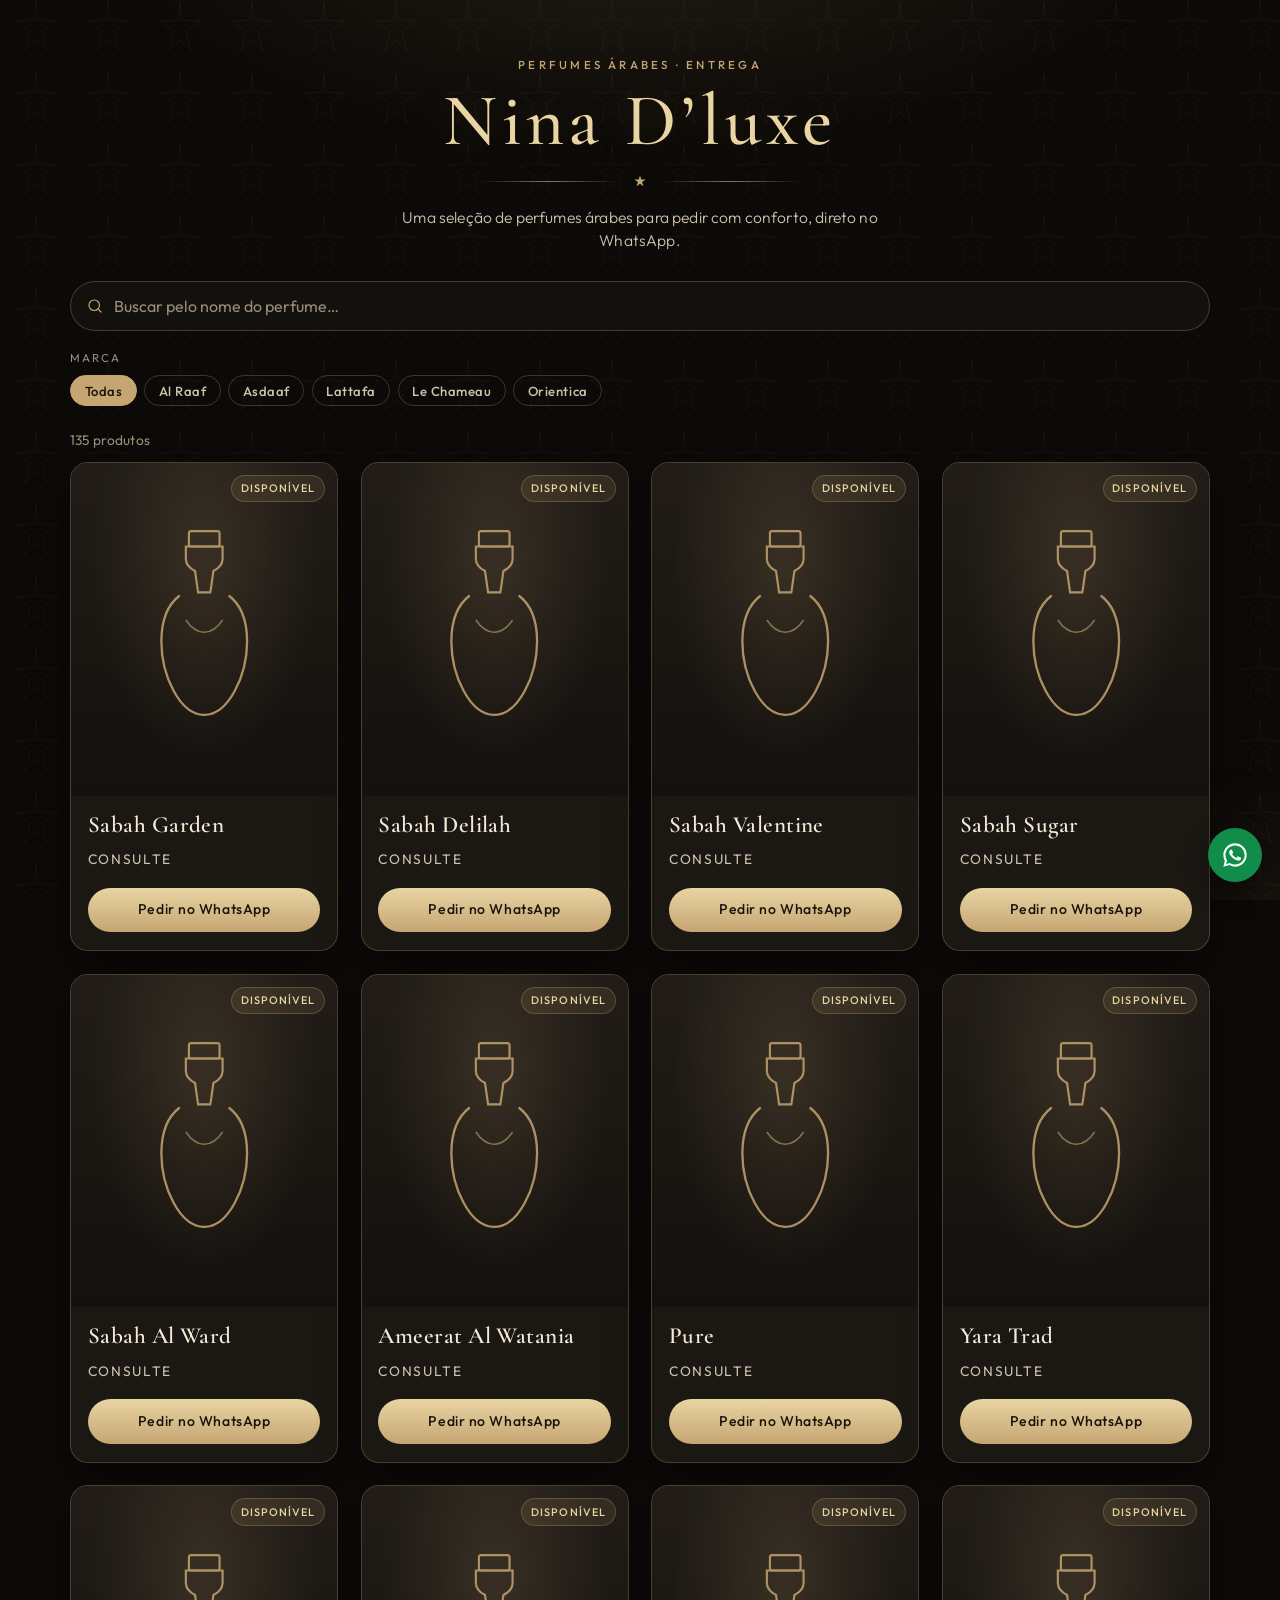
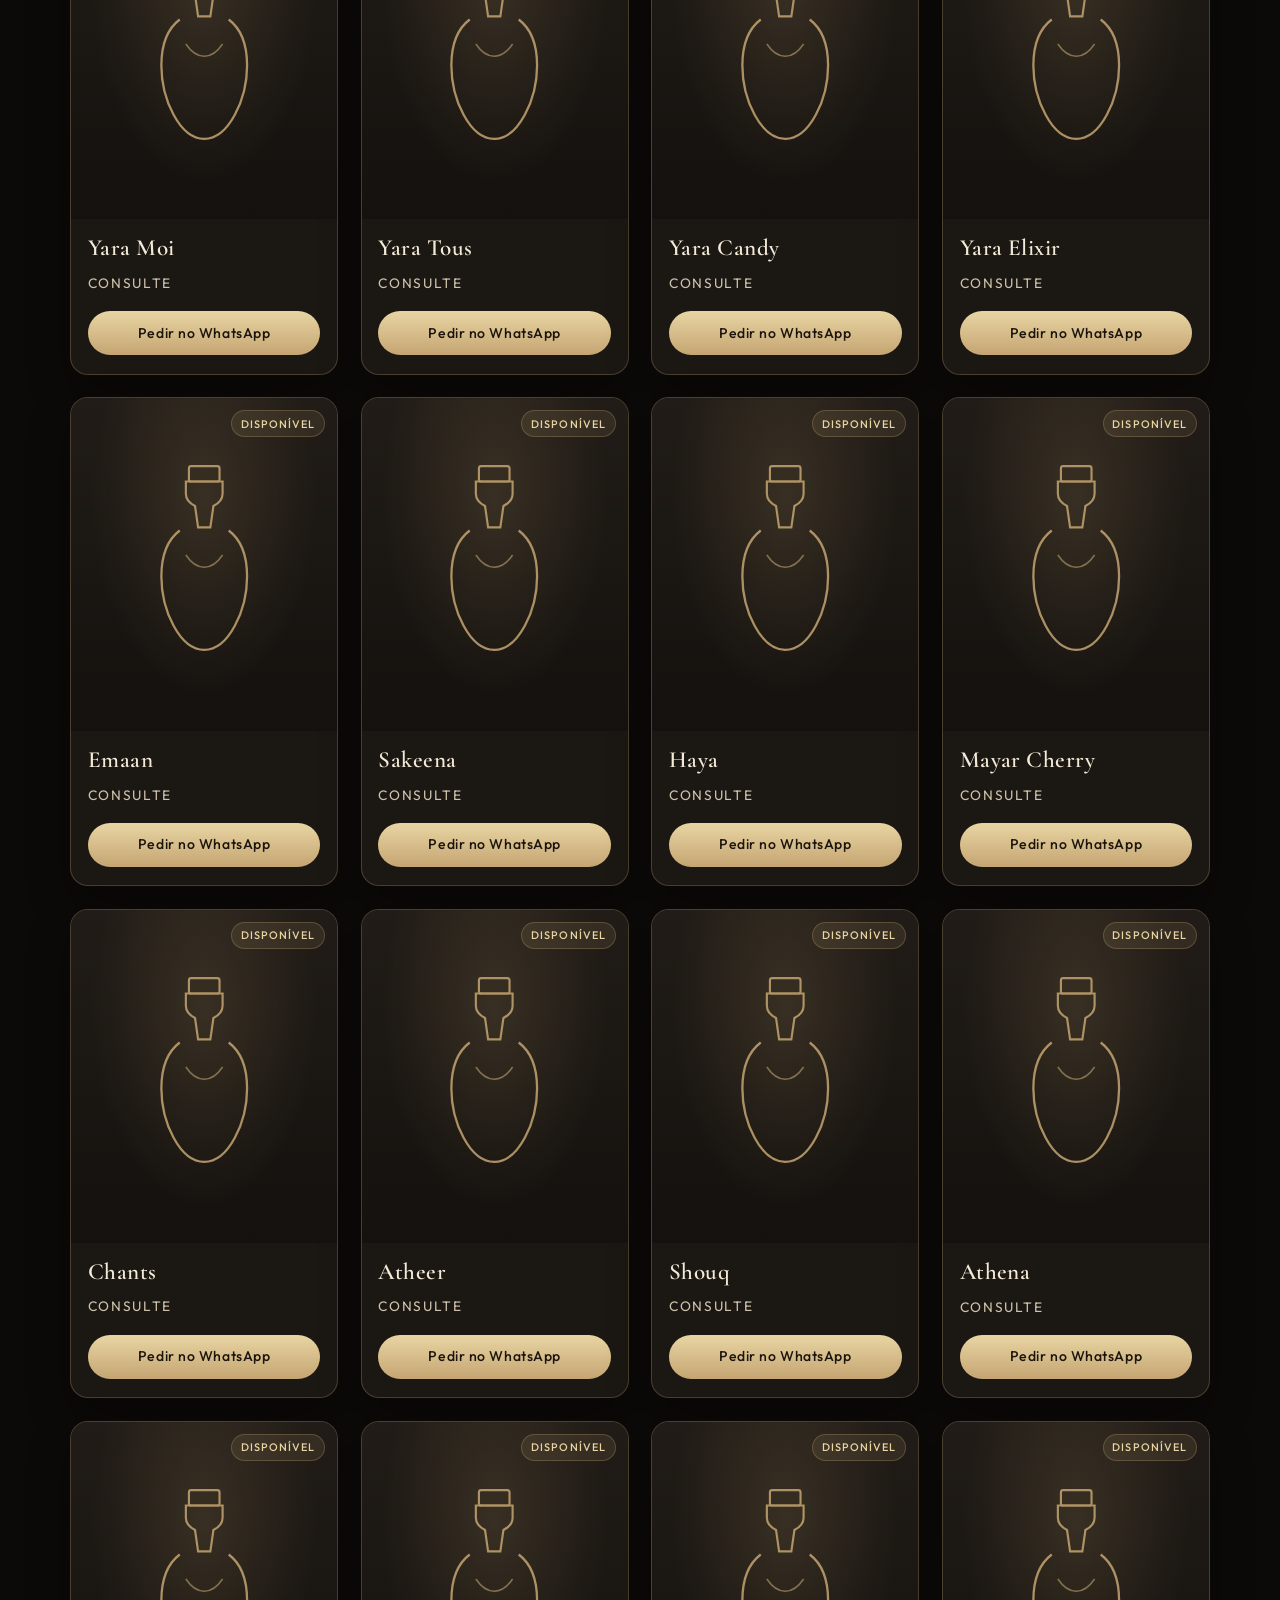
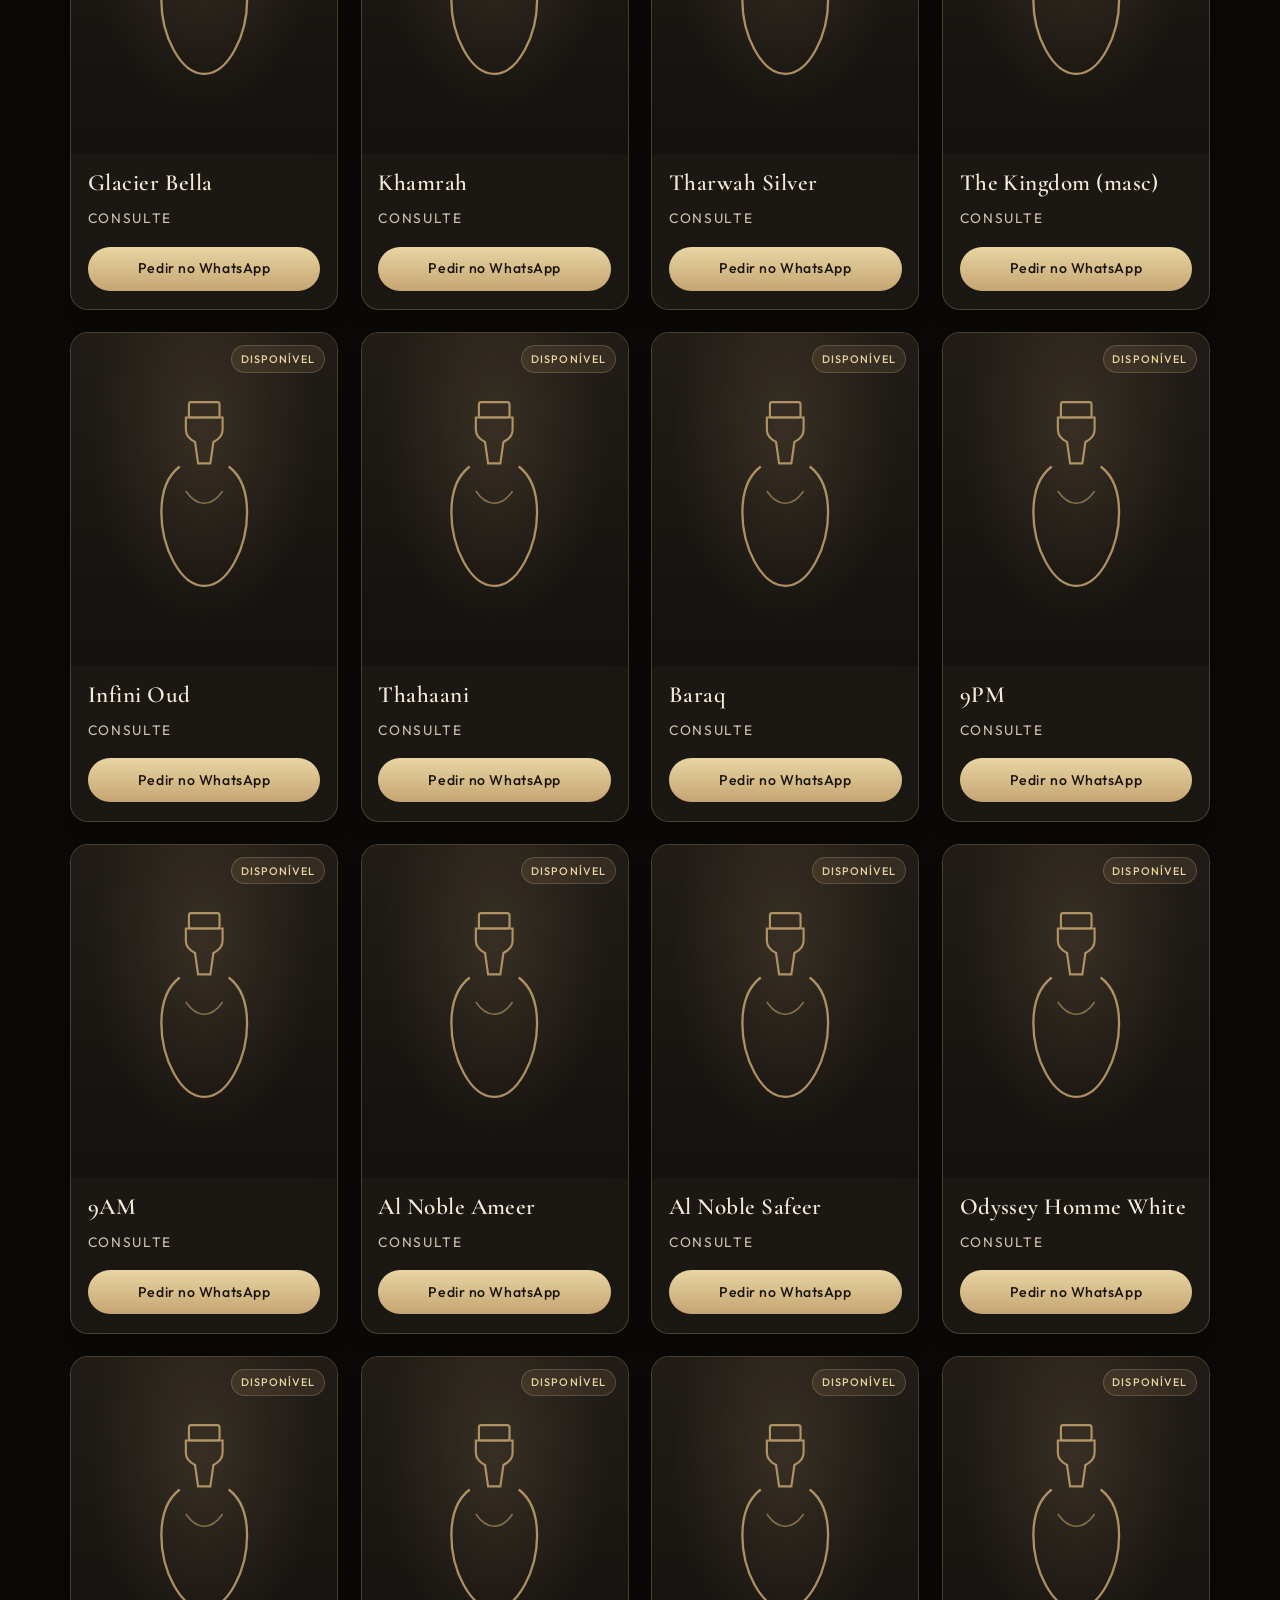
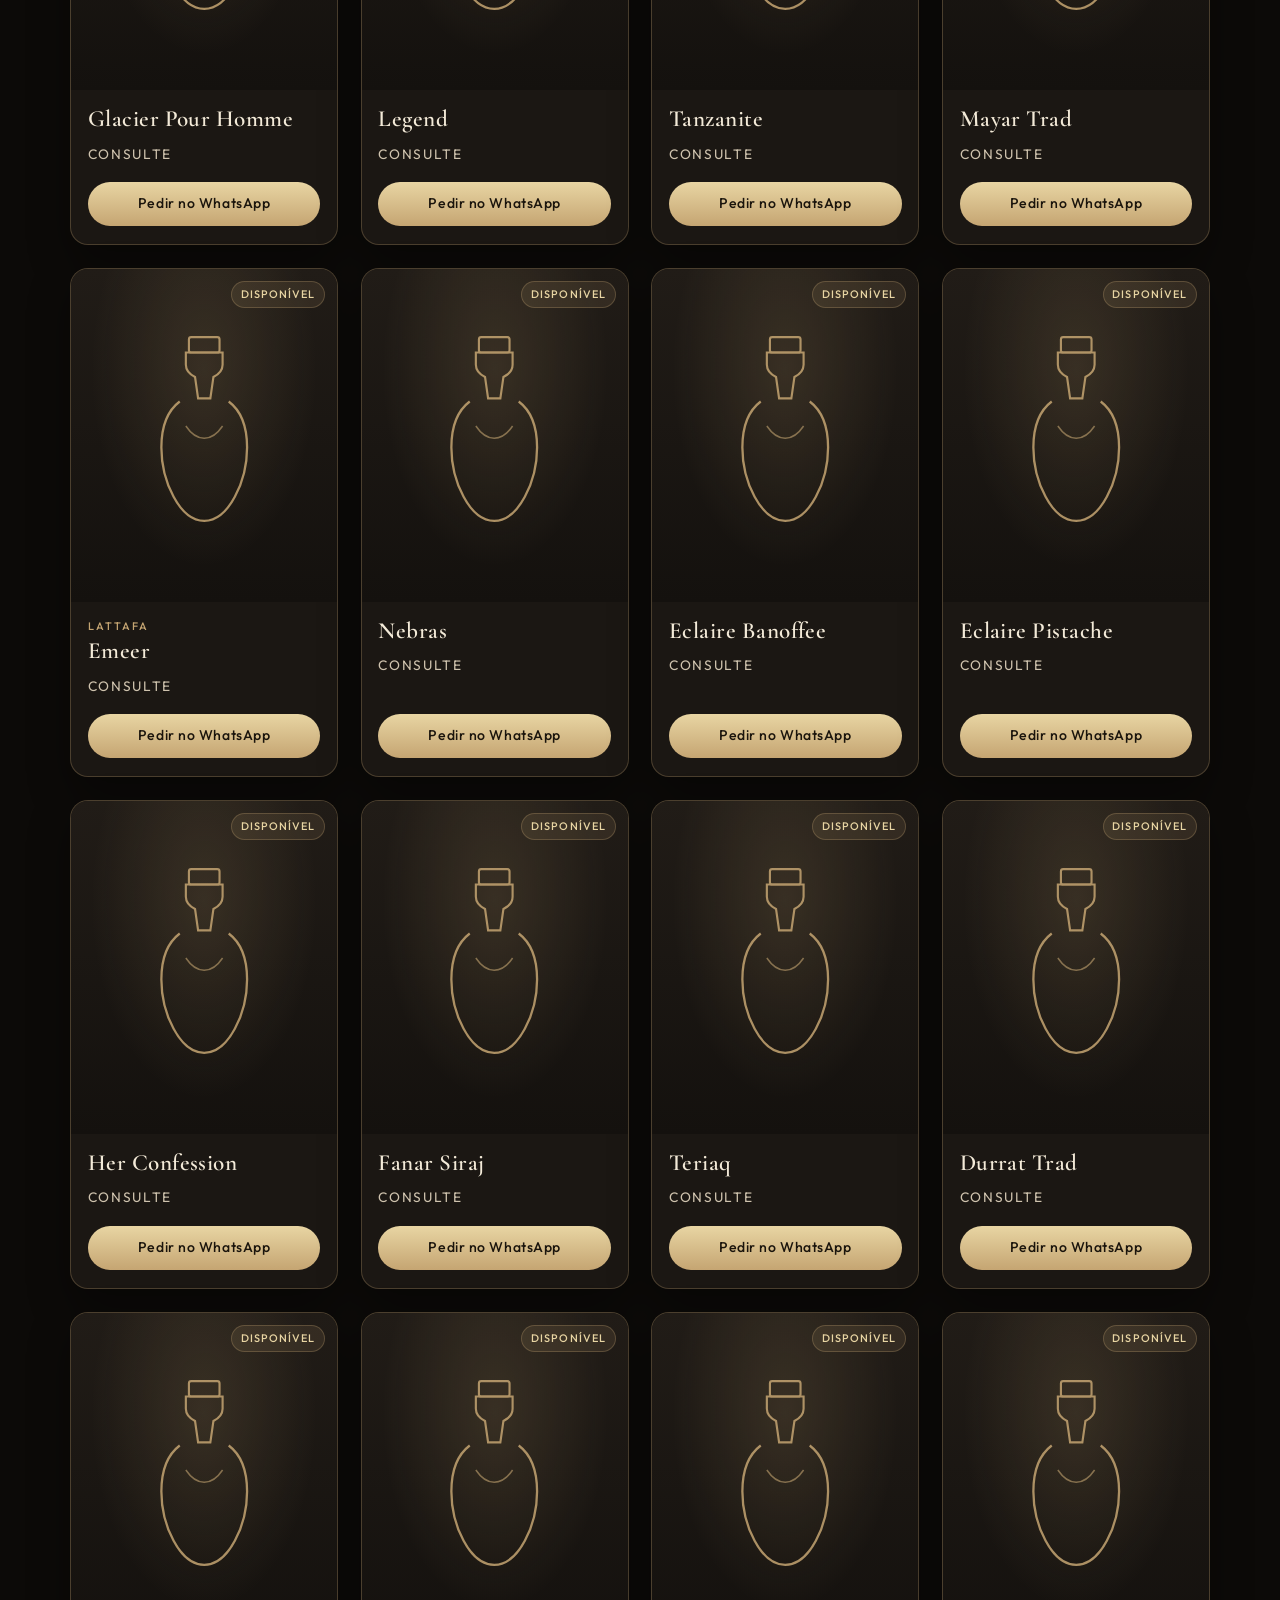
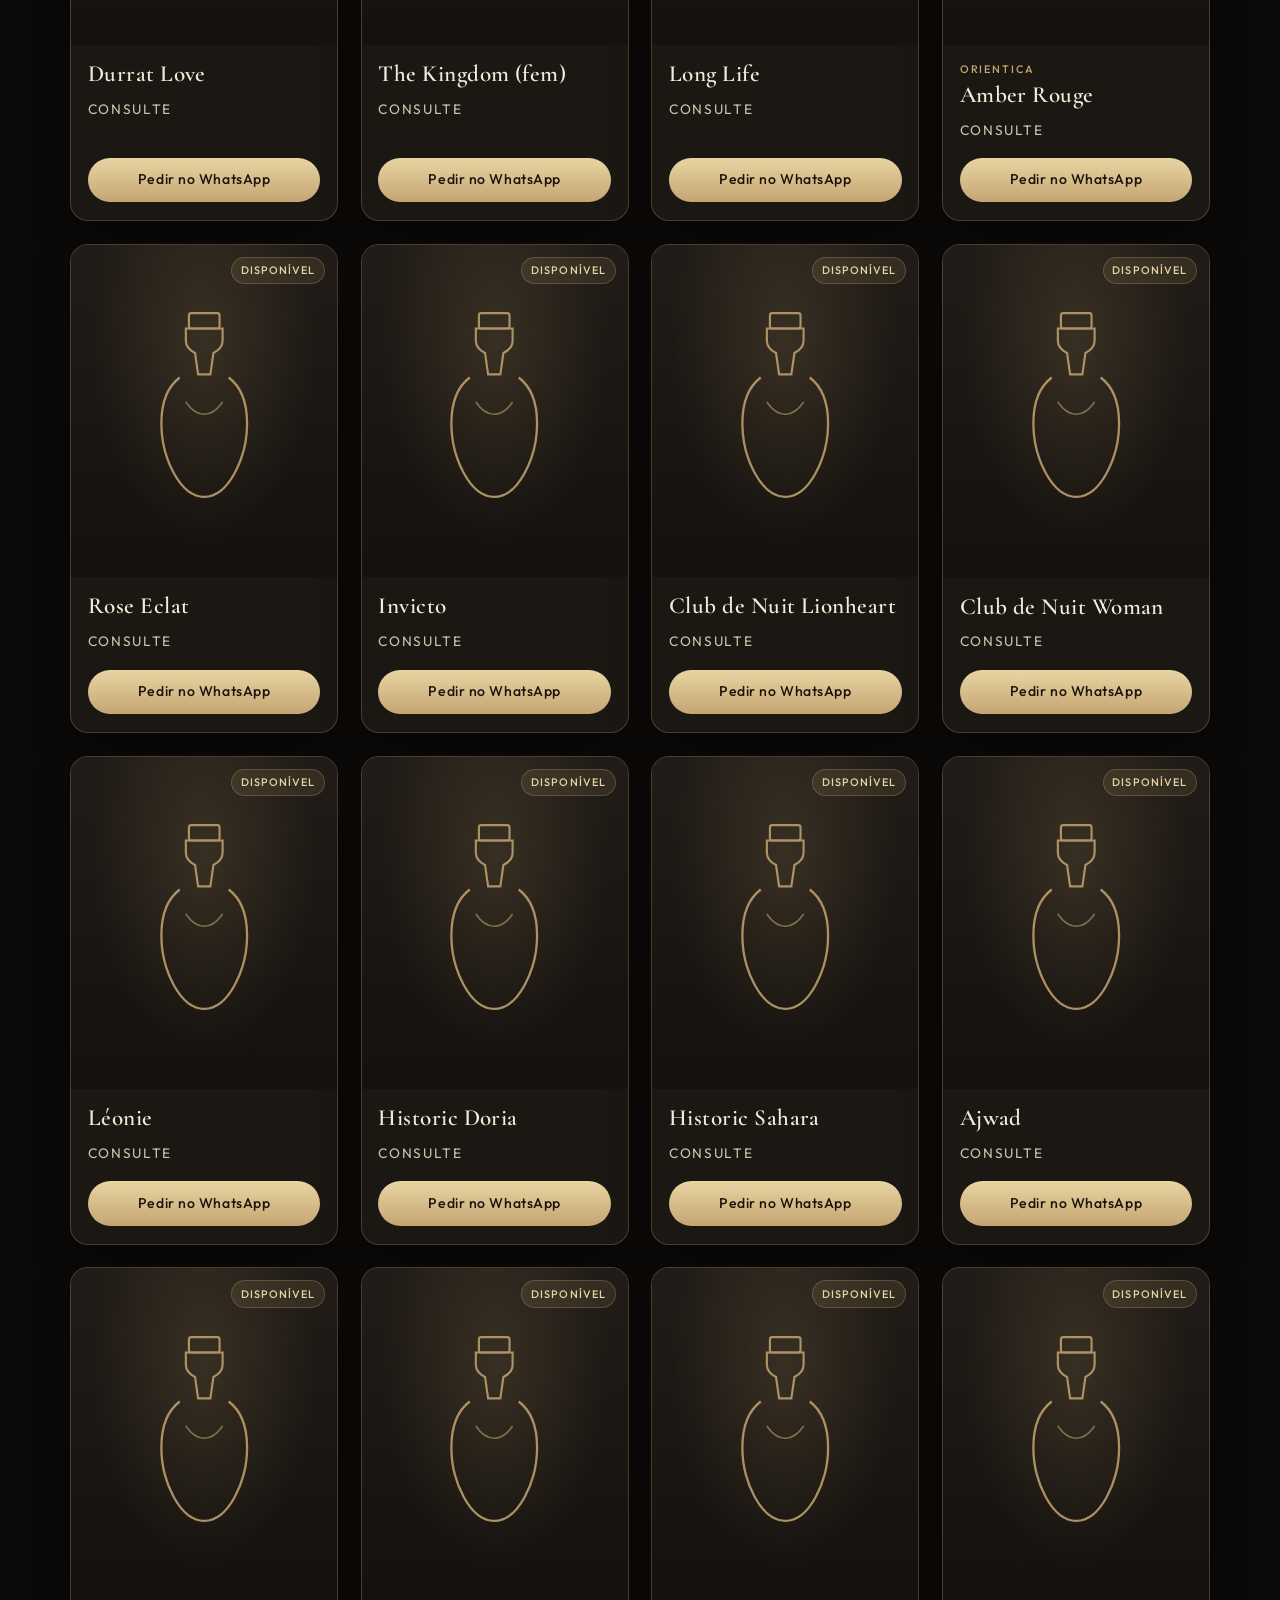
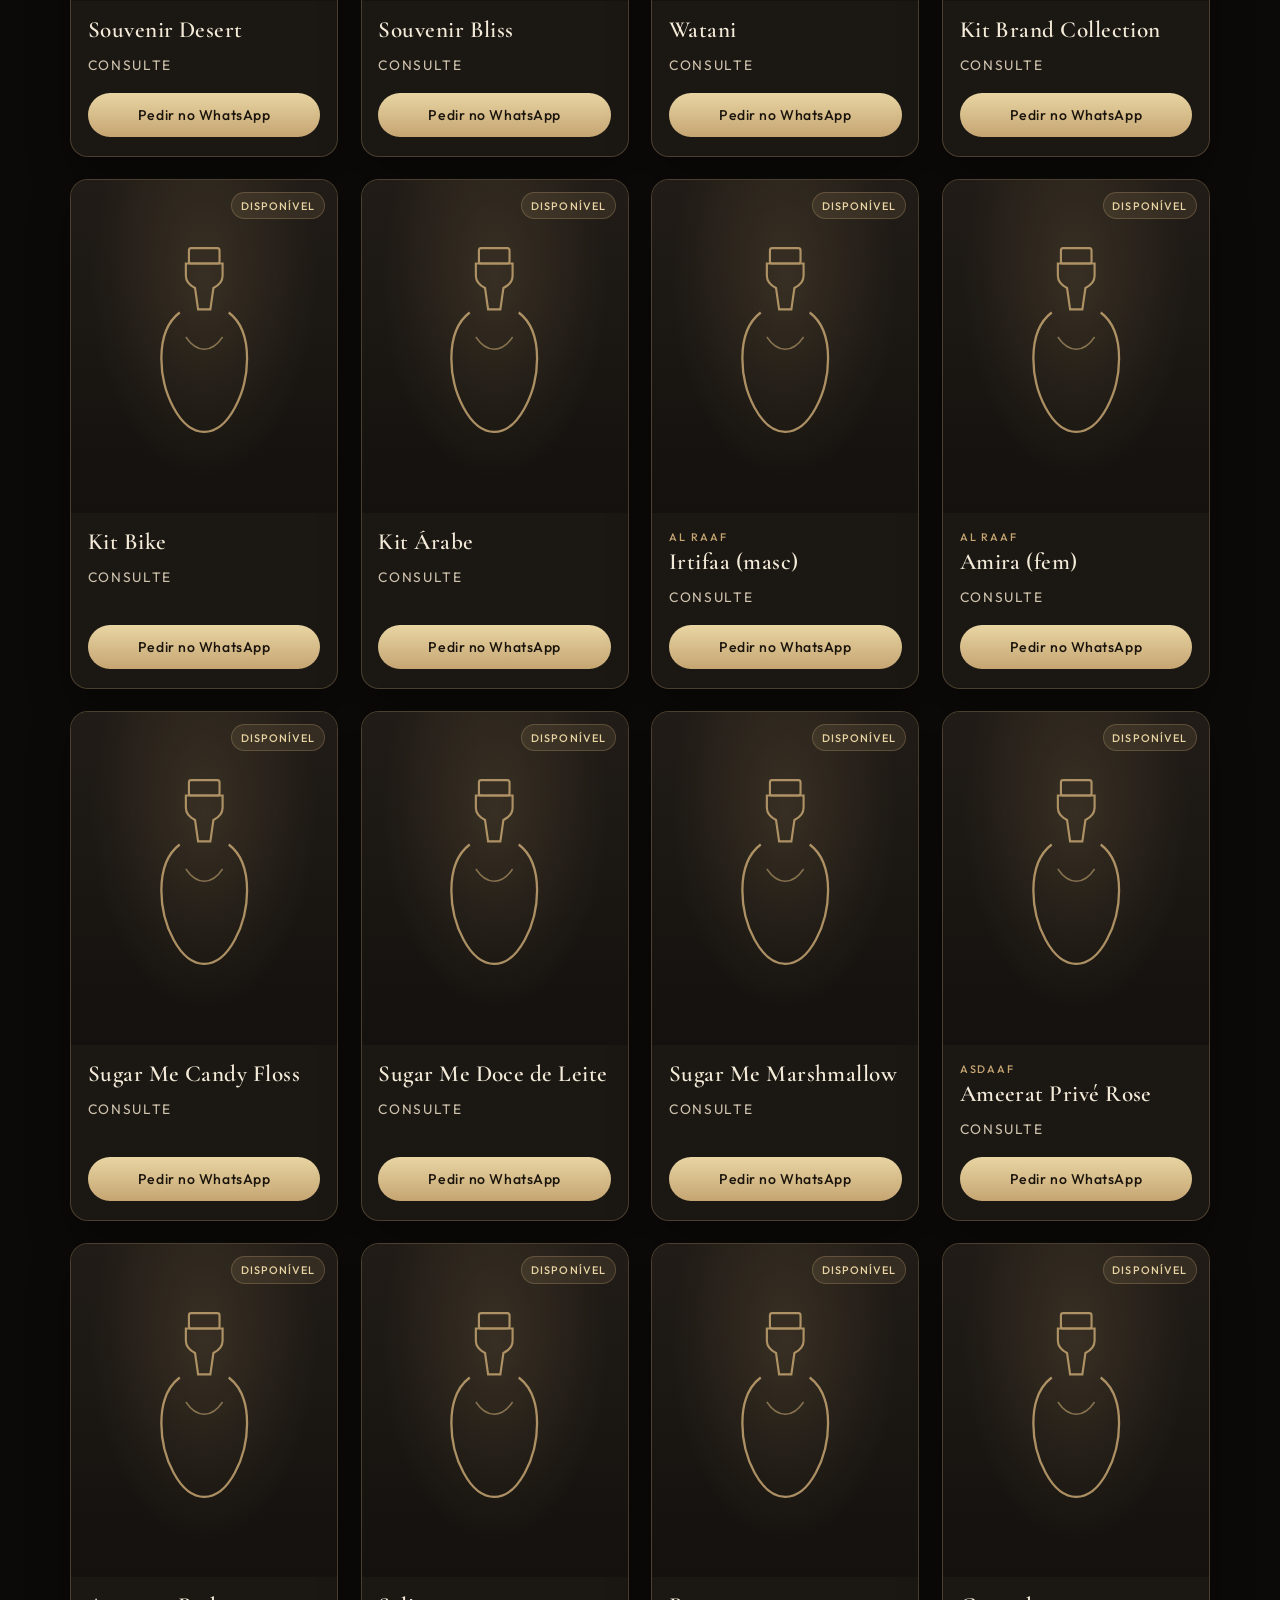
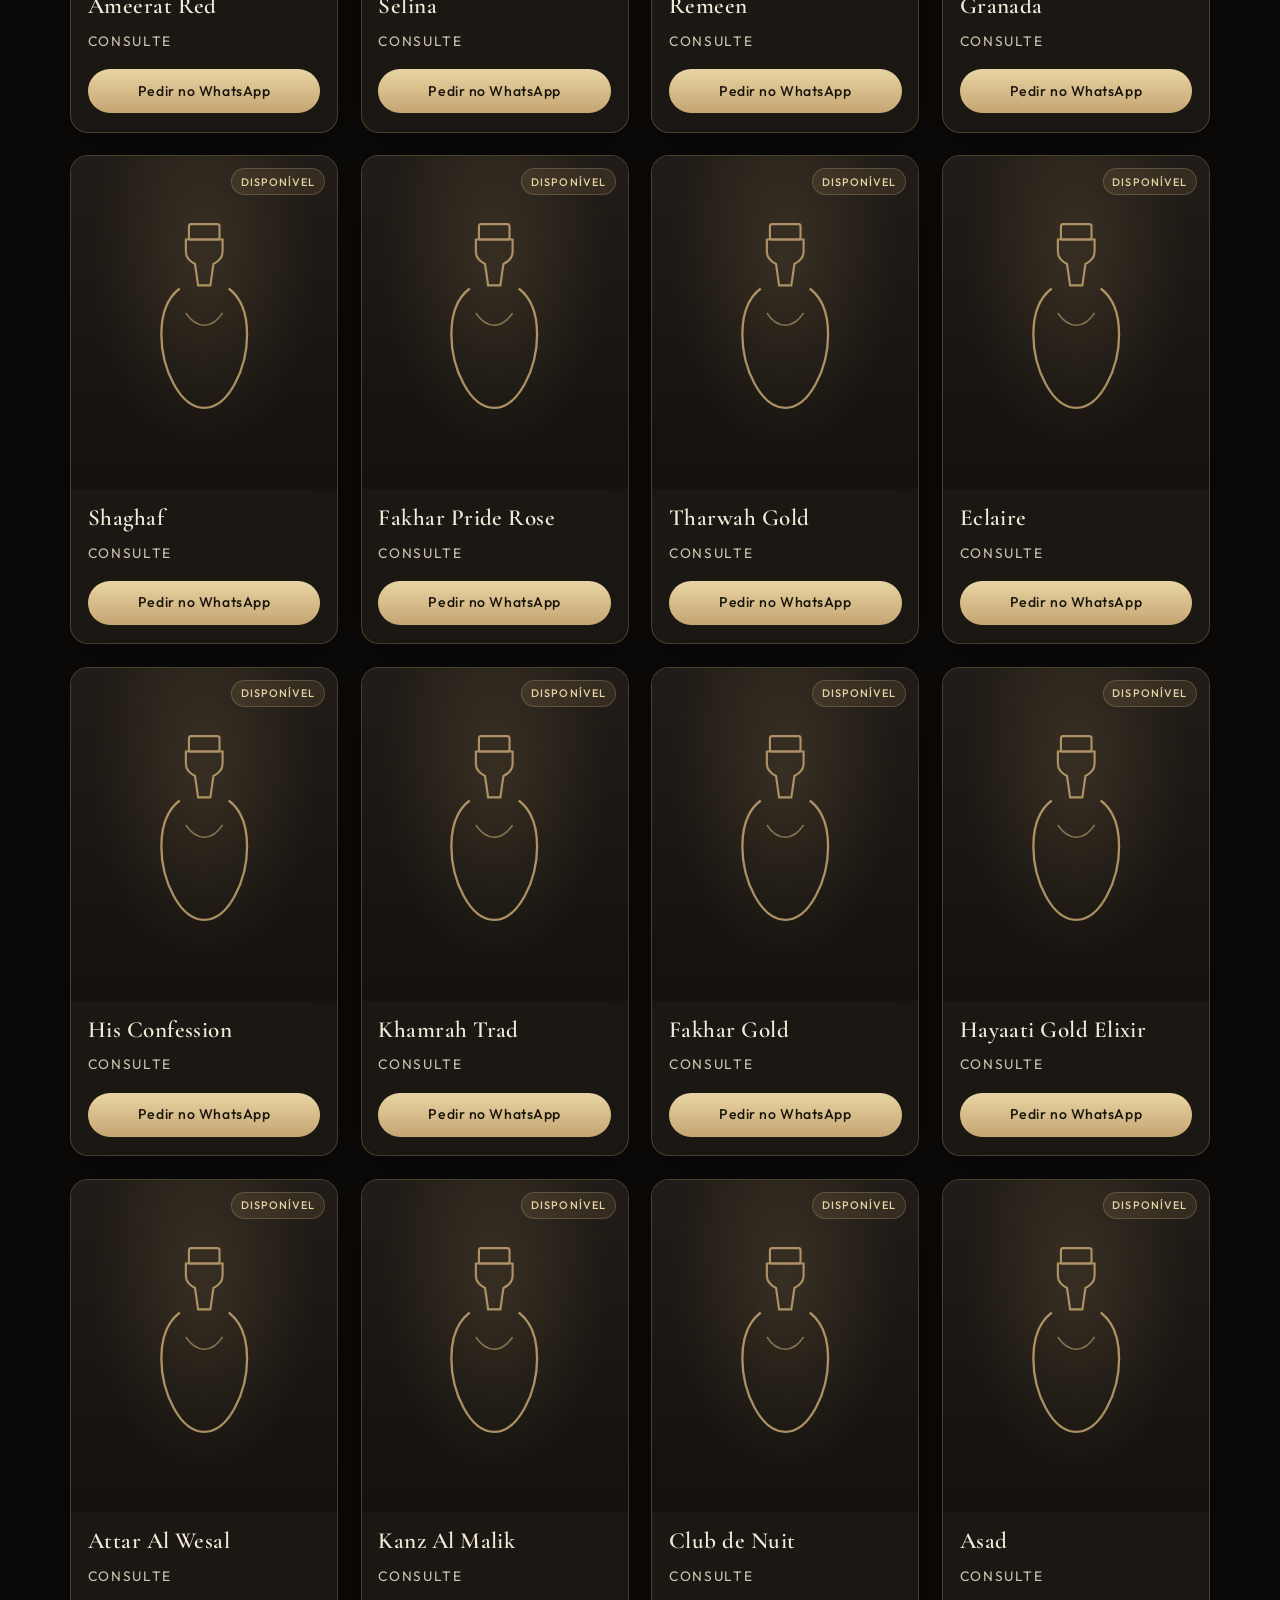
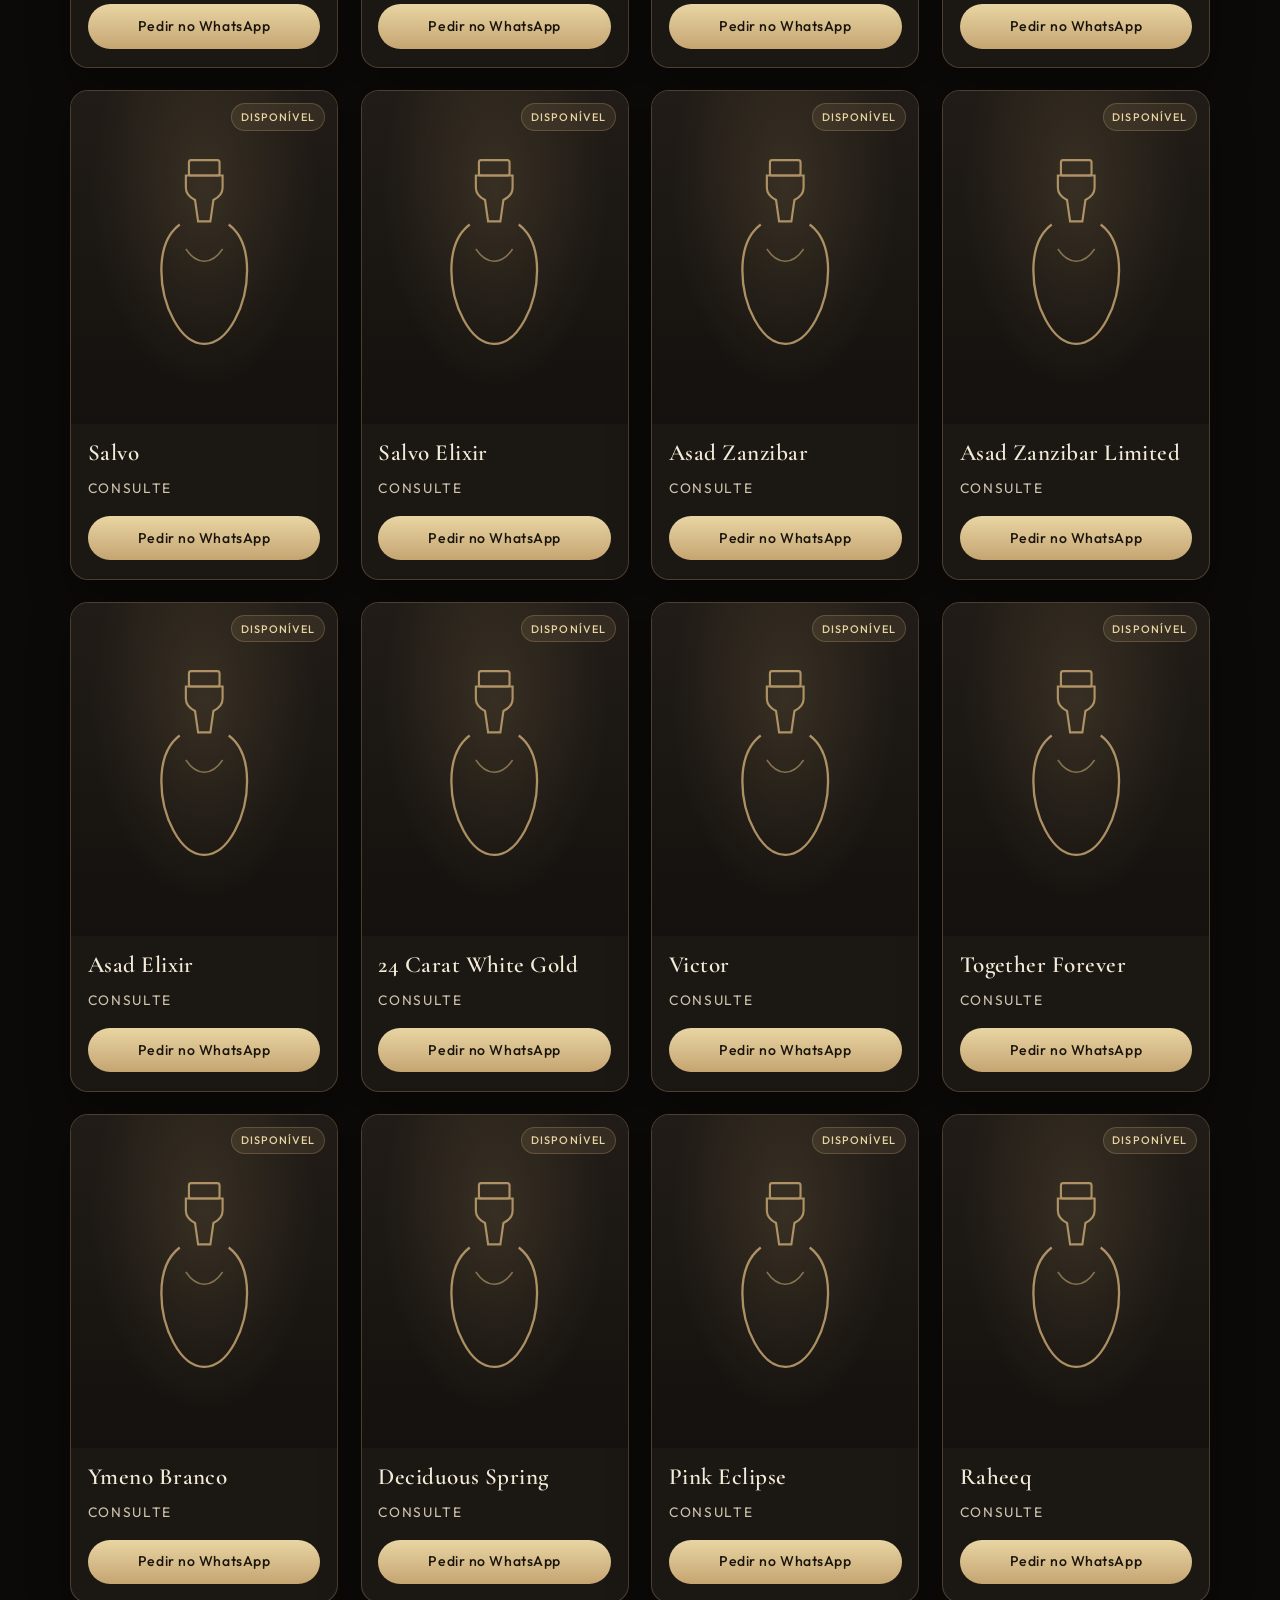
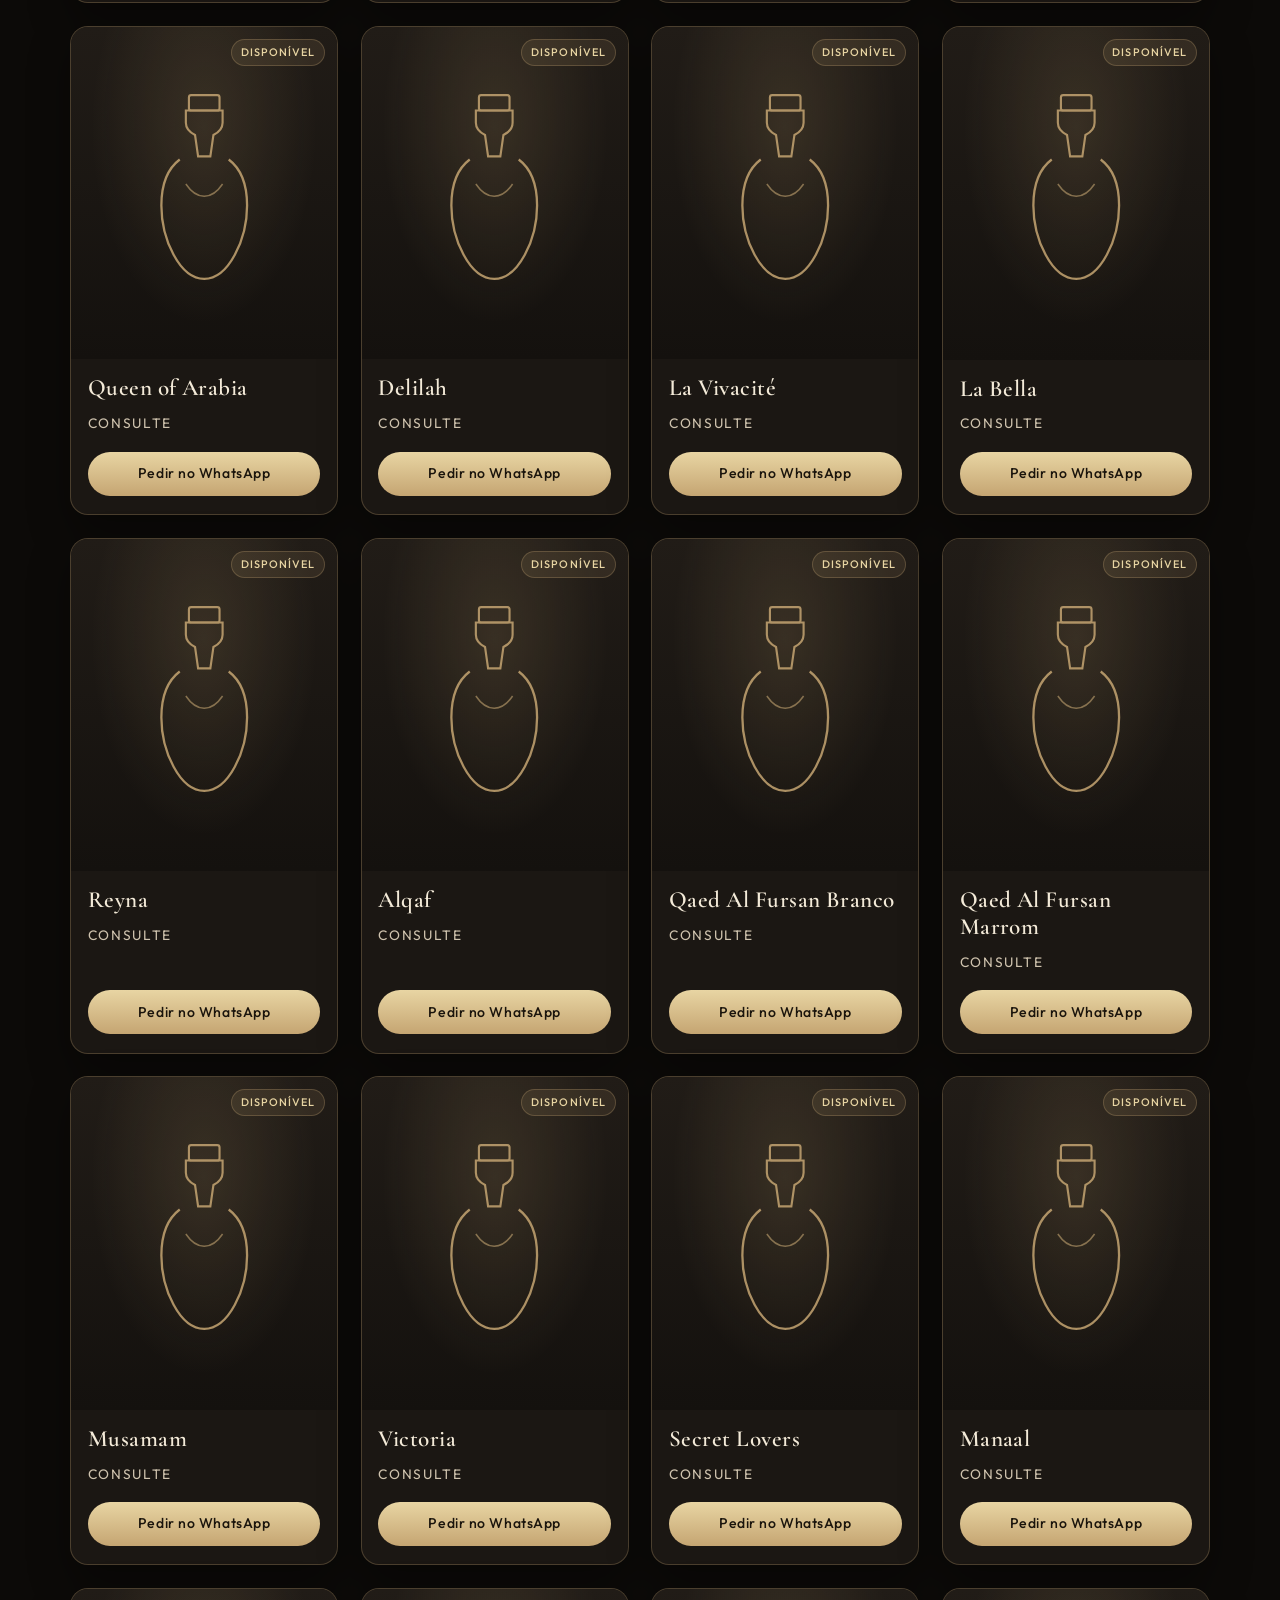
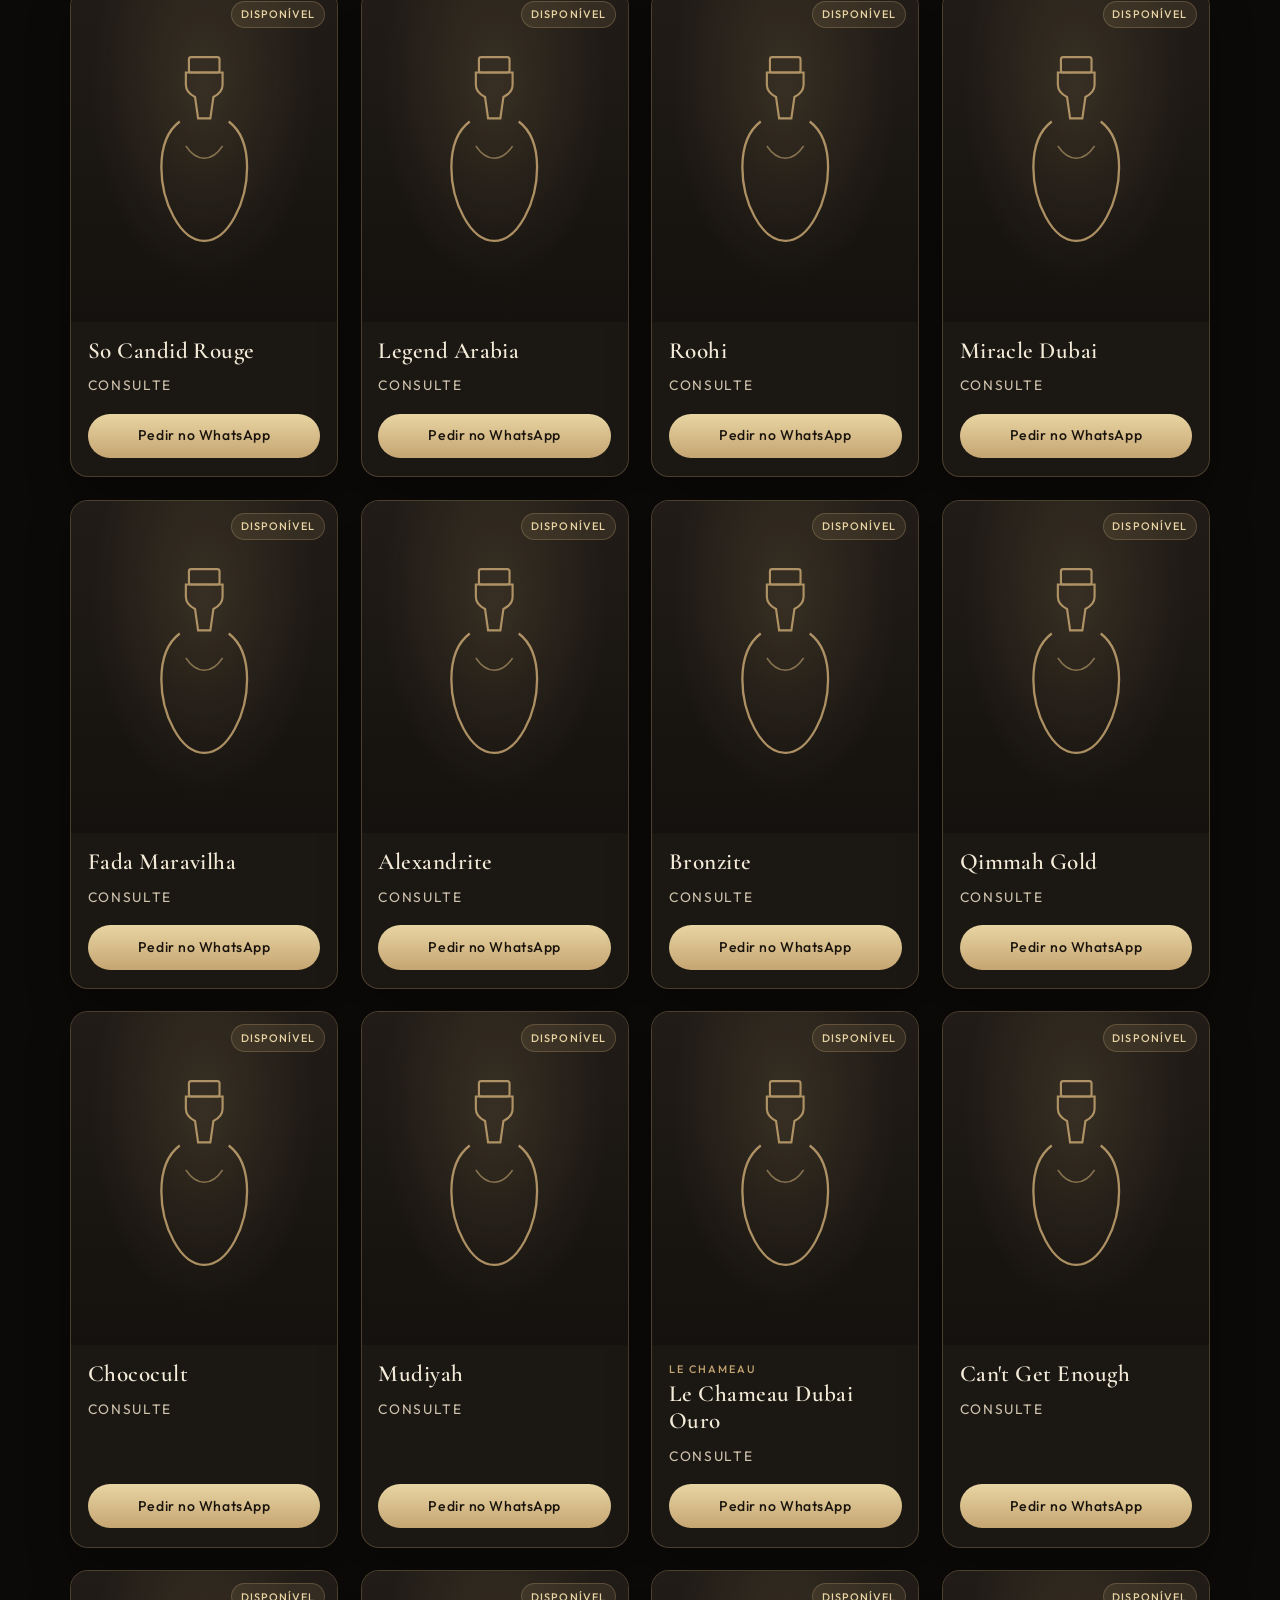
==== index.html @ 539e4547 "Publica a vitrine de perfumes da Nina D'luxe. Site estático com busca, filtro por marca, selo de dis" ====
<!DOCTYPE html>
<html lang="pt-BR">
  <head>
    <meta charset="UTF-8" />
    <meta name="viewport" content="width=device-width, initial-scale=1" />
    <meta name="theme-color" content="#0c0a08" />
    <title>Nina D’luxe — Perfumes árabes</title>
    <meta
      name="description"
      content="Nina D’luxe: perfumes árabes com entrega. Consulte disponibilidade e faça seu pedido pelo WhatsApp."
    />
    <meta property="og:title" content="Nina D’luxe — Perfumes árabes" />
    <meta
      property="og:description"
      content="Perfumes árabes com entrega. Consulte e peça pelo WhatsApp."
    />
    <meta property="og:type" content="website" />
    <meta property="og:locale" content="pt_BR" />
    <link rel="icon" href="favicon.svg" type="image/svg+xml" />
    <link rel="preconnect" href="https://fonts.googleapis.com" />
    <link rel="preconnect" href="https://fonts.gstatic.com" crossorigin />
    <link
      href="https://fonts.googleapis.com/css2?family=Cormorant+Garamond:ital,wght@0,400;0,500;0,600;0,700;1,400;1,500&family=Outfit:wght@300;400;500;600&display=swap"
      rel="stylesheet"
    />
    <link rel="stylesheet" href="estilo.css" />
  </head>
  <body>
    <div class="bg-ornament" aria-hidden="true"></div>

    <header class="cabecalho">
      <p class="cabecalho__selo">Perfumes árabes · Entrega</p>
      <h1 class="cabecalho__marca">Nina D’luxe</h1>
      <div class="cabecalho__ornato" aria-hidden="true">
        <span></span>
        <svg viewBox="0 0 24 24" width="14" height="14" fill="none">
          <path
            d="M12 2.5 L14.2 9.5 H21.5 L15.6 13.8 L17.8 20.8 L12 16.5 L6.2 20.8 L8.4 13.8 L2.5 9.5 H9.8 Z"
            fill="#c5a572"
          />
        </svg>
        <span></span>
      </div>
      <p class="cabecalho__subtitulo">
        Uma seleção de perfumes árabes para pedir com conforto, direto no WhatsApp.
      </p>
    </header>

    <main>
      <section class="controles" aria-label="Busca e filtros">
        <label class="busca">
          <span class="visually-hidden">Pesquisar pelo nome do produto</span>
          <svg class="busca__icone" viewBox="0 0 24 24" width="18" height="18" aria-hidden="true">
            <circle cx="11" cy="11" r="7" fill="none" stroke="currentColor" stroke-width="1.6" />
            <path d="M20 20 L16.2 16.2" stroke="currentColor" stroke-width="1.6" stroke-linecap="round" />
          </svg>
          <input
            id="busca"
            type="search"
            placeholder="Buscar pelo nome do perfume…"
            autocomplete="off"
            spellcheck="false"
          />
        </label>
        <div class="filtros" id="filtros-marcas" hidden>
          <p class="filtros__rotulo">Marca</p>
          <div class="filtros__lista" id="lista-marcas" role="tablist" aria-label="Filtrar por marca"></div>
        </div>
      </section>

      <p class="resultado" id="resultado" aria-live="polite"></p>

      <section class="grade" id="grade" aria-label="Produtos"></section>

      <p class="vazio" id="vazio" hidden>
        Nenhum perfume encontrado com essa busca. Tente outro nome ou fale conosco no WhatsApp.
      </p>
    </main>

    <footer class="rodape">
      <p class="rodape__marca">Nina D’luxe</p>
      <p class="rodape__texto">
        Perfumes árabes com <strong>entrega</strong>. Dúvidas ou pedidos? Chame no WhatsApp.
      </p>
      <a class="rodape__whatsapp" id="rodape-whatsapp" target="_blank" rel="noopener noreferrer">
        Falar no WhatsApp
      </a>
    </footer>

    <a
      class="whatsapp-flutuante"
      id="whatsapp-flutuante"
      target="_blank"
      rel="noopener noreferrer"
      aria-label="Falar no WhatsApp"
    >
      <svg viewBox="0 0 24 24" width="28" height="28" aria-hidden="true">
        <path
          fill="currentColor"
          d="M19.05 4.91A9.82 9.82 0 0 0 12.04 2C6.5 2 2.02 6.48 2.02 12c0 1.77.46 3.45 1.28 4.91L2 22l5.25-1.38A9.9 9.9 0 0 0 12.04 22c5.52 0 10.02-4.48 10.02-10 0-2.65-1.05-5.15-2.99-7.09ZM12.04 20.15a8.2 8.2 0 0 1-4.18-1.15l-.3-.18-3.12.82.83-3.04-.2-.31a8.18 8.18 0 0 1-1.26-4.29c0-4.54 3.7-8.23 8.23-8.23 2.2 0 4.26.86 5.82 2.42a8.18 8.18 0 0 1 2.41 5.81c0 4.54-3.7 8.15-8.23 8.15Zm4.52-6.13c-.25-.12-1.47-.72-1.7-.81-.22-.08-.39-.12-.55.12-.16.25-.63.8-.77.97-.14.16-.28.18-.53.06-.25-.12-1.05-.39-2-1.23-.74-.66-1.23-1.47-1.38-1.72-.14-.25-.02-.38.11-.5.11-.11.25-.28.37-.42.12-.14.16-.25.25-.41.08-.16.04-.31-.02-.43-.06-.12-.55-1.33-.75-1.82-.2-.48-.4-.41-.55-.42h-.47c-.16 0-.43.06-.65.31-.22.25-.86.84-.86 2.05s.88 2.38 1 2.54c.12.16 1.77 2.7 4.29 3.79.6.26 1.07.41 1.44.53.6.19 1.15.16 1.58.1.48-.07 1.47-.6 1.67-1.18.21-.58.21-1.07.14-1.18-.06-.10-.22-.16-.47-.28Z"
        />
      </svg>
    </a>

    <noscript>
      <p class="noscript">
        Este site precisa do JavaScript ligado para mostrar os produtos. Você também pode nos chamar no WhatsApp.
      </p>
    </noscript>

    <script src="config.js"></script>
    <script src="app.js" defer></script>
  </body>
</html>
---- estilo.css ----
/* Nina D’luxe — vitrine pública
   Paleta escura com dourado, pensada para celular primeiro. */

:root {
  --bg: #0c0a08;
  --bg-elev: #161310;
  --bg-card: #1b1713;
  --linha: rgba(197, 165, 114, 0.28);
  --linha-forte: rgba(197, 165, 114, 0.55);
  --ouro: #c5a572;
  --ouro-claro: #e8d5a3;
  --ouro-escuro: #8a6d3b;
  --creme: #f3ead8;
  --creme-suave: #cfc3ae;
  --muted: #9a8d79;
  --esgotado: #8a7a72;
  --ok-bg: rgba(197, 165, 114, 0.12);
  --off-bg: rgba(138, 122, 114, 0.16);
  --sombra: 0 18px 40px rgba(0, 0, 0, 0.35);
  --raio: 18px;
  --fonte-display: "Cormorant Garamond", "Times New Roman", serif;
  --fonte-ui: "Outfit", system-ui, sans-serif;
  --max: 1180px;
}

*,
*::before,
*::after {
  box-sizing: border-box;
}

html {
  scroll-behavior: smooth;
}

body {
  margin: 0;
  min-height: 100vh;
  background: var(--bg);
  color: var(--creme);
  font-family: var(--fonte-ui);
  font-weight: 400;
  line-height: 1.5;
  letter-spacing: 0.01em;
}

.bg-ornament {
  pointer-events: none;
  position: fixed;
  inset: 0;
  z-index: 0;
  background-image:
    radial-gradient(ellipse 80% 50% at 50% -10%, rgba(197, 165, 114, 0.12), transparent 55%),
    radial-gradient(ellipse 50% 30% at 100% 100%, rgba(197, 165, 114, 0.05), transparent 50%),
    url("data:image/svg+xml,%3Csvg xmlns='http://www.w3.org/2000/svg' width='72' height='72' viewBox='0 0 72 72'%3E%3Cpath d='M36 2 L38.2 20.5 H57 L41.8 31.2 L47 50 L36 39.8 L25 50 L30.2 31.2 L15 20.5 H33.8 Z' fill='none' stroke='%23c5a572' stroke-width='0.6' opacity='0.09'/%3E%3C/svg%3E");
  background-repeat: no-repeat, no-repeat, repeat;
  background-size: auto, auto, 72px 72px;
}

.visually-hidden {
  position: absolute;
  width: 1px;
  height: 1px;
  padding: 0;
  margin: -1px;
  overflow: hidden;
  clip: rect(0, 0, 0, 0);
  white-space: nowrap;
  border: 0;
}

header,
main,
footer {
  position: relative;
  z-index: 1;
}

/* ----- Cabeçalho ----- */

.cabecalho {
  text-align: center;
  padding: 2.75rem 1.25rem 1.75rem;
}

.cabecalho__selo {
  margin: 0 0 0.7rem;
  color: var(--ouro);
  font-size: 0.72rem;
  font-weight: 500;
  letter-spacing: 0.28em;
  text-transform: uppercase;
}

.cabecalho__marca {
  margin: 0;
  font-family: var(--fonte-display);
  font-weight: 500;
  font-size: clamp(2.6rem, 8vw, 4.6rem);
  letter-spacing: 0.06em;
  line-height: 1;
  color: var(--ouro-claro);
  text-shadow: 0 0 40px rgba(197, 165, 114, 0.18);
}

.cabecalho__ornato {
  display: flex;
  align-items: center;
  justify-content: center;
  gap: 0.85rem;
  margin: 1rem 0 1.1rem;
  color: var(--ouro);
}

.cabecalho__ornato span {
  display: block;
  width: min(28vw, 140px);
  height: 1px;
  background: linear-gradient(90deg, transparent, var(--ouro), transparent);
  opacity: 0.7;
}

.cabecalho__subtitulo {
  margin: 0 auto;
  max-width: 32rem;
  color: var(--creme-suave);
  font-size: 0.98rem;
  font-weight: 300;
}

/* ----- Busca e filtros ----- */

.controles {
  max-width: var(--max);
  margin: 0 auto;
  padding: 0 1.25rem 0.5rem;
}

.busca {
  position: relative;
  display: block;
}

.busca__icone {
  position: absolute;
  top: 50%;
  left: 1rem;
  transform: translateY(-50%);
  color: var(--ouro);
  pointer-events: none;
}

.busca input {
  width: 100%;
  appearance: none;
  border: 1px solid var(--linha);
  background: rgba(22, 19, 16, 0.85);
  color: var(--creme);
  font-family: var(--fonte-ui);
  font-size: 1rem;
  padding: 0.9rem 1rem 0.9rem 2.7rem;
  border-radius: 999px;
  outline: none;
  transition: border-color 0.2s, box-shadow 0.2s;
}

.busca input::placeholder {
  color: var(--muted);
}

.busca input:focus {
  border-color: var(--linha-forte);
  box-shadow: 0 0 0 3px rgba(197, 165, 114, 0.15);
}

.filtros {
  margin-top: 1.1rem;
}

.filtros__rotulo {
  margin: 0 0 0.55rem;
  color: var(--muted);
  font-size: 0.72rem;
  letter-spacing: 0.18em;
  text-transform: uppercase;
}

.filtros__lista {
  display: flex;
  flex-wrap: wrap;
  gap: 0.45rem;
}

.filtro {
  font-family: var(--fonte-ui);
  font-size: 0.82rem;
  font-weight: 500;
  letter-spacing: 0.04em;
  color: var(--creme-suave);
  background: transparent;
  border: 1px solid var(--linha);
  border-radius: 999px;
  padding: 0.4rem 0.85rem;
  cursor: pointer;
  transition: background 0.2s, color 0.2s, border-color 0.2s;
}

.filtro:hover,
.filtro:focus-visible {
  border-color: var(--linha-forte);
  color: var(--ouro-claro);
  outline: none;
}

.filtro.is-ativo {
  background: var(--ouro);
  border-color: var(--ouro);
  color: #1a140c;
}

.resultado {
  max-width: var(--max);
  margin: 0 auto;
  padding: 1rem 1.25rem 0.7rem;
  color: var(--muted);
  font-size: 0.86rem;
}

/* ----- Grade de produtos ----- */

.grade {
  max-width: var(--max);
  margin: 0 auto;
  padding: 0 1.25rem 4rem;
  display: grid;
  grid-template-columns: 1fr;
  gap: 1.1rem;
}

.card {
  display: flex;
  flex-direction: column;
  background: var(--bg-card);
  border: 1px solid var(--linha);
  border-radius: var(--raio);
  overflow: hidden;
  box-shadow: var(--sombra);
  transition: transform 0.25s ease, border-color 0.25s ease;
}

.card:hover {
  transform: translateY(-3px);
  border-color: var(--linha-forte);
}

.card.is-esgotado {
  opacity: 0.72;
}

.card__foto {
  position: relative;
  aspect-ratio: 4 / 5;
  background:
    radial-gradient(ellipse at 50% 30%, rgba(197, 165, 114, 0.16), transparent 60%),
    linear-gradient(180deg, #211c17 0%, #14110e 100%);
  display: flex;
  align-items: center;
  justify-content: center;
  overflow: hidden;
}

.card__foto img {
  width: 100%;
  height: 100%;
  object-fit: cover;
  display: block;
}

.card__placeholder {
  width: 46%;
  max-width: 140px;
  color: var(--ouro);
  opacity: 0.85;
}

.card__selo {
  position: absolute;
  top: 0.75rem;
  right: 0.75rem;
  font-size: 0.68rem;
  font-weight: 500;
  letter-spacing: 0.1em;
  text-transform: uppercase;
  padding: 0.28rem 0.55rem;
  border-radius: 999px;
  border: 1px solid var(--linha);
  background: var(--ok-bg);
  color: var(--ouro-claro);
}

.card__selo.is-esgotado {
  background: var(--off-bg);
  color: var(--esgotado);
  border-color: rgba(138, 122, 114, 0.35);
}

.card__corpo {
  display: flex;
  flex-direction: column;
  gap: 0.25rem;
  padding: 1rem 1.05rem 1.15rem;
  flex: 1;
}

.card__marca {
  margin: 0;
  color: var(--ouro);
  font-size: 0.68rem;
  font-weight: 500;
  letter-spacing: 0.18em;
  text-transform: uppercase;
}

.card__nome {
  margin: 0;
  font-family: var(--fonte-display);
  font-weight: 600;
  font-size: 1.45rem;
  line-height: 1.15;
  letter-spacing: 0.02em;
  color: var(--creme);
}

.card__meta {
  margin: 0.15rem 0 0;
  color: var(--muted);
  font-size: 0.82rem;
}

.card__preco {
  margin: 0.45rem 0 0.85rem;
  font-family: var(--fonte-display);
  font-size: 1.25rem;
  font-weight: 500;
  color: var(--ouro-claro);
}

.card__preco.is-consulte {
  font-family: var(--fonte-ui);
  font-size: 0.86rem;
  font-weight: 400;
  letter-spacing: 0.12em;
  text-transform: uppercase;
  color: var(--creme-suave);
}

.card__pedir {
  margin-top: auto;
  display: inline-flex;
  align-items: center;
  justify-content: center;
  gap: 0.45rem;
  width: 100%;
  text-decoration: none;
  font-family: var(--fonte-ui);
  font-size: 0.88rem;
  font-weight: 500;
  letter-spacing: 0.04em;
  color: #1a140c;
  background: linear-gradient(180deg, #e8d5a3 0%, #c5a572 100%);
  border: 0;
  border-radius: 999px;
  padding: 0.72rem 1rem;
  cursor: pointer;
  transition: filter 0.2s, transform 0.2s;
}

.card__pedir:hover,
.card__pedir:focus-visible {
  filter: brightness(1.06);
  transform: translateY(-1px);
  outline: none;
}

.card__pedir:focus-visible {
  box-shadow: 0 0 0 3px rgba(197, 165, 114, 0.35);
}

.card.is-esgotado .card__pedir {
  background: transparent;
  color: var(--creme-suave);
  border: 1px solid var(--linha);
  filter: none;
}

.vazio {
  max-width: var(--max);
  margin: 0 auto 4rem;
  padding: 2rem 1.25rem;
  text-align: center;
  color: var(--creme-suave);
}

/* ----- Rodapé e WhatsApp ----- */

.rodape {
  border-top: 1px solid var(--linha);
  text-align: center;
  padding: 2.5rem 1.25rem 6rem;
}

.rodape__marca {
  margin: 0 0 0.4rem;
  font-family: var(--fonte-display);
  font-size: 1.6rem;
  letter-spacing: 0.08em;
  color: var(--ouro-claro);
}

.rodape__texto {
  margin: 0 auto 1.1rem;
  max-width: 28rem;
  color: var(--muted);
  font-size: 0.92rem;
}

.rodape__texto strong {
  color: var(--creme-suave);
  font-weight: 500;
}

.rodape__whatsapp {
  color: var(--ouro);
  text-decoration: none;
  font-size: 0.92rem;
  letter-spacing: 0.04em;
  border-bottom: 1px solid transparent;
}

.rodape__whatsapp:hover,
.rodape__whatsapp:focus-visible {
  border-bottom-color: var(--ouro);
  outline: none;
}

.whatsapp-flutuante {
  position: fixed;
  z-index: 20;
  right: 1.1rem;
  bottom: 1.1rem;
  width: 3.4rem;
  height: 3.4rem;
  display: flex;
  align-items: center;
  justify-content: center;
  border-radius: 50%;
  color: #f4fff6;
  background: #128c4b;
  box-shadow: 0 10px 24px rgba(0, 0, 0, 0.4);
  text-decoration: none;
  transition: transform 0.2s, filter 0.2s;
}

.whatsapp-flutuante:hover,
.whatsapp-flutuante:focus-visible {
  transform: scale(1.06);
  filter: brightness(1.08);
  outline: none;
}

.noscript {
  position: relative;
  z-index: 2;
  text-align: center;
  padding: 1rem;
  color: var(--creme-suave);
}

@media (min-width: 640px) {
  .grade {
    grid-template-columns: repeat(2, 1fr);
    gap: 1.25rem;
  }

  .cabecalho {
    padding-top: 3.5rem;
  }
}

@media (min-width: 960px) {
  .grade {
    grid-template-columns: repeat(3, 1fr);
    gap: 1.4rem;
  }
}

@media (min-width: 1200px) {
  .grade {
    grid-template-columns: repeat(4, 1fr);
  }
}

@media (prefers-reduced-motion: reduce) {
  html {
    scroll-behavior: auto;
  }

  .card,
  .card__pedir,
  .whatsapp-flutuante {
    transition: none;
  }

  .card:hover {
    transform: none;
  }
}
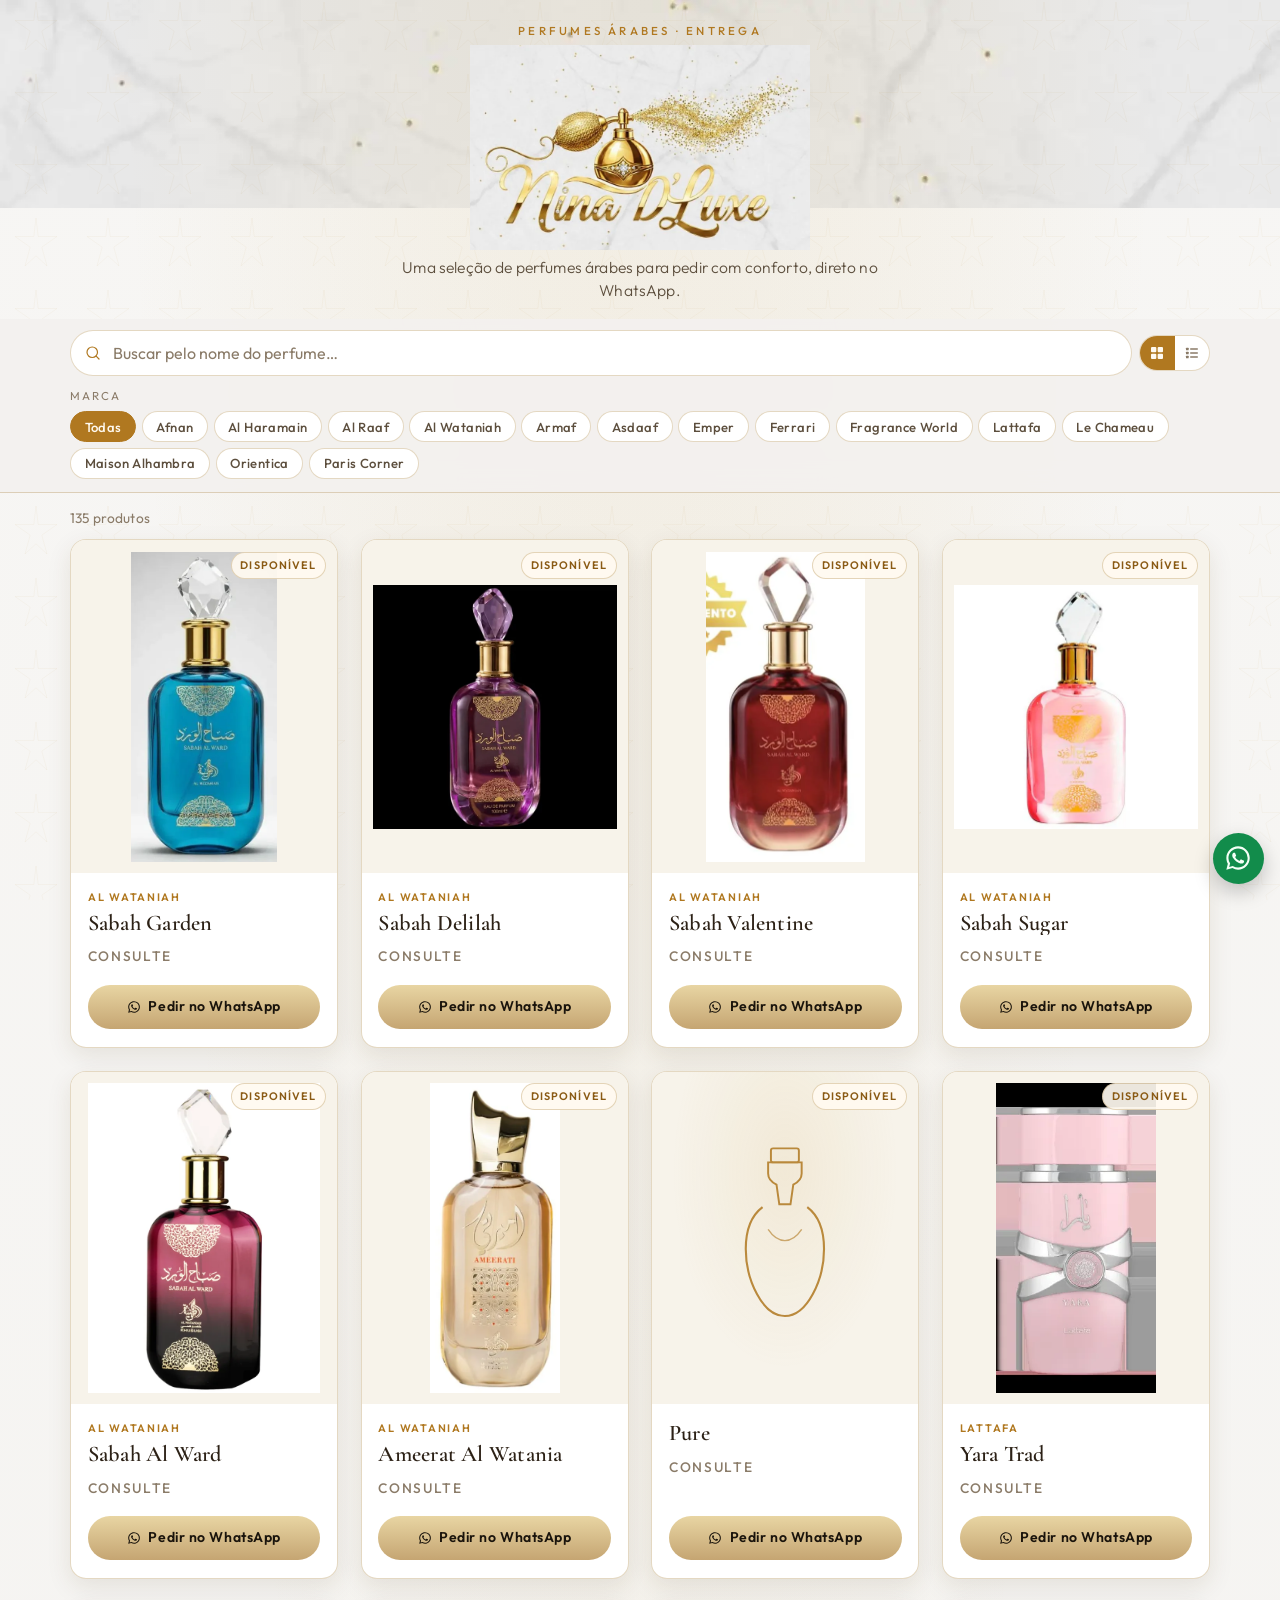
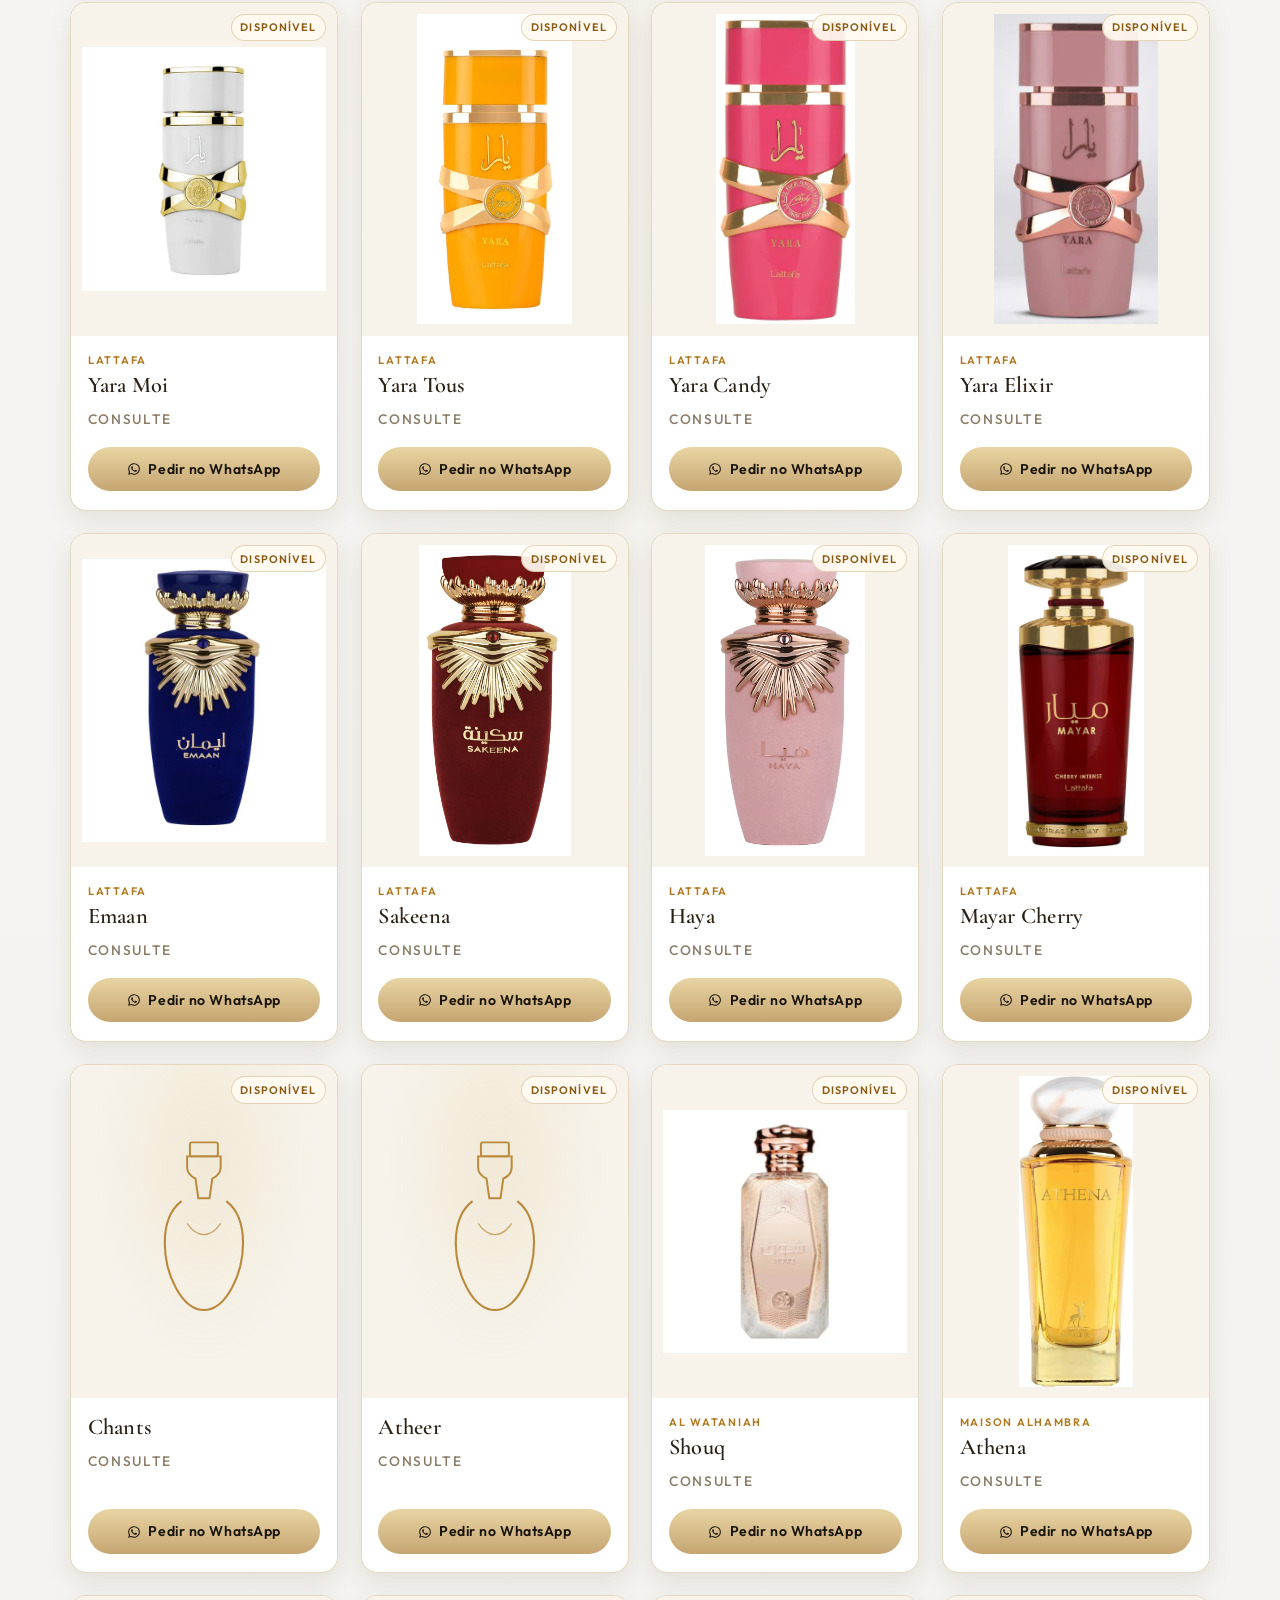
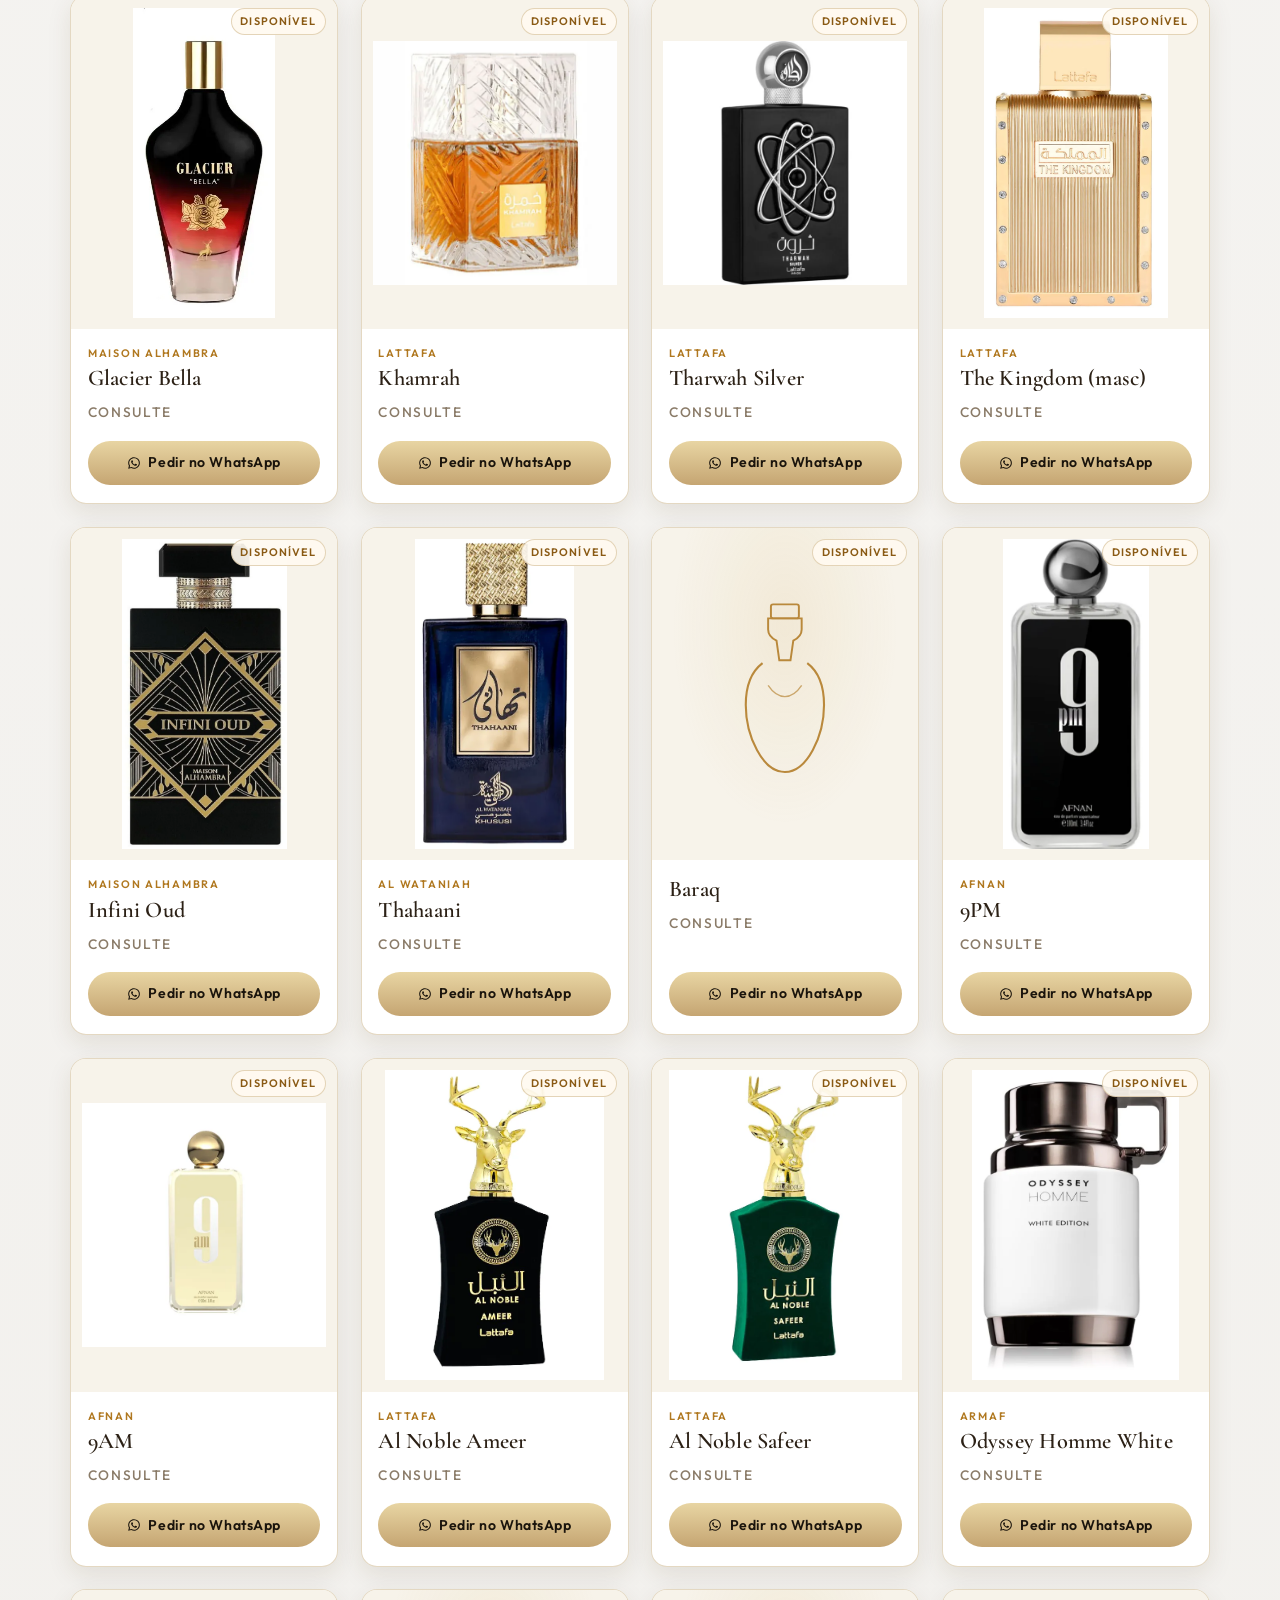
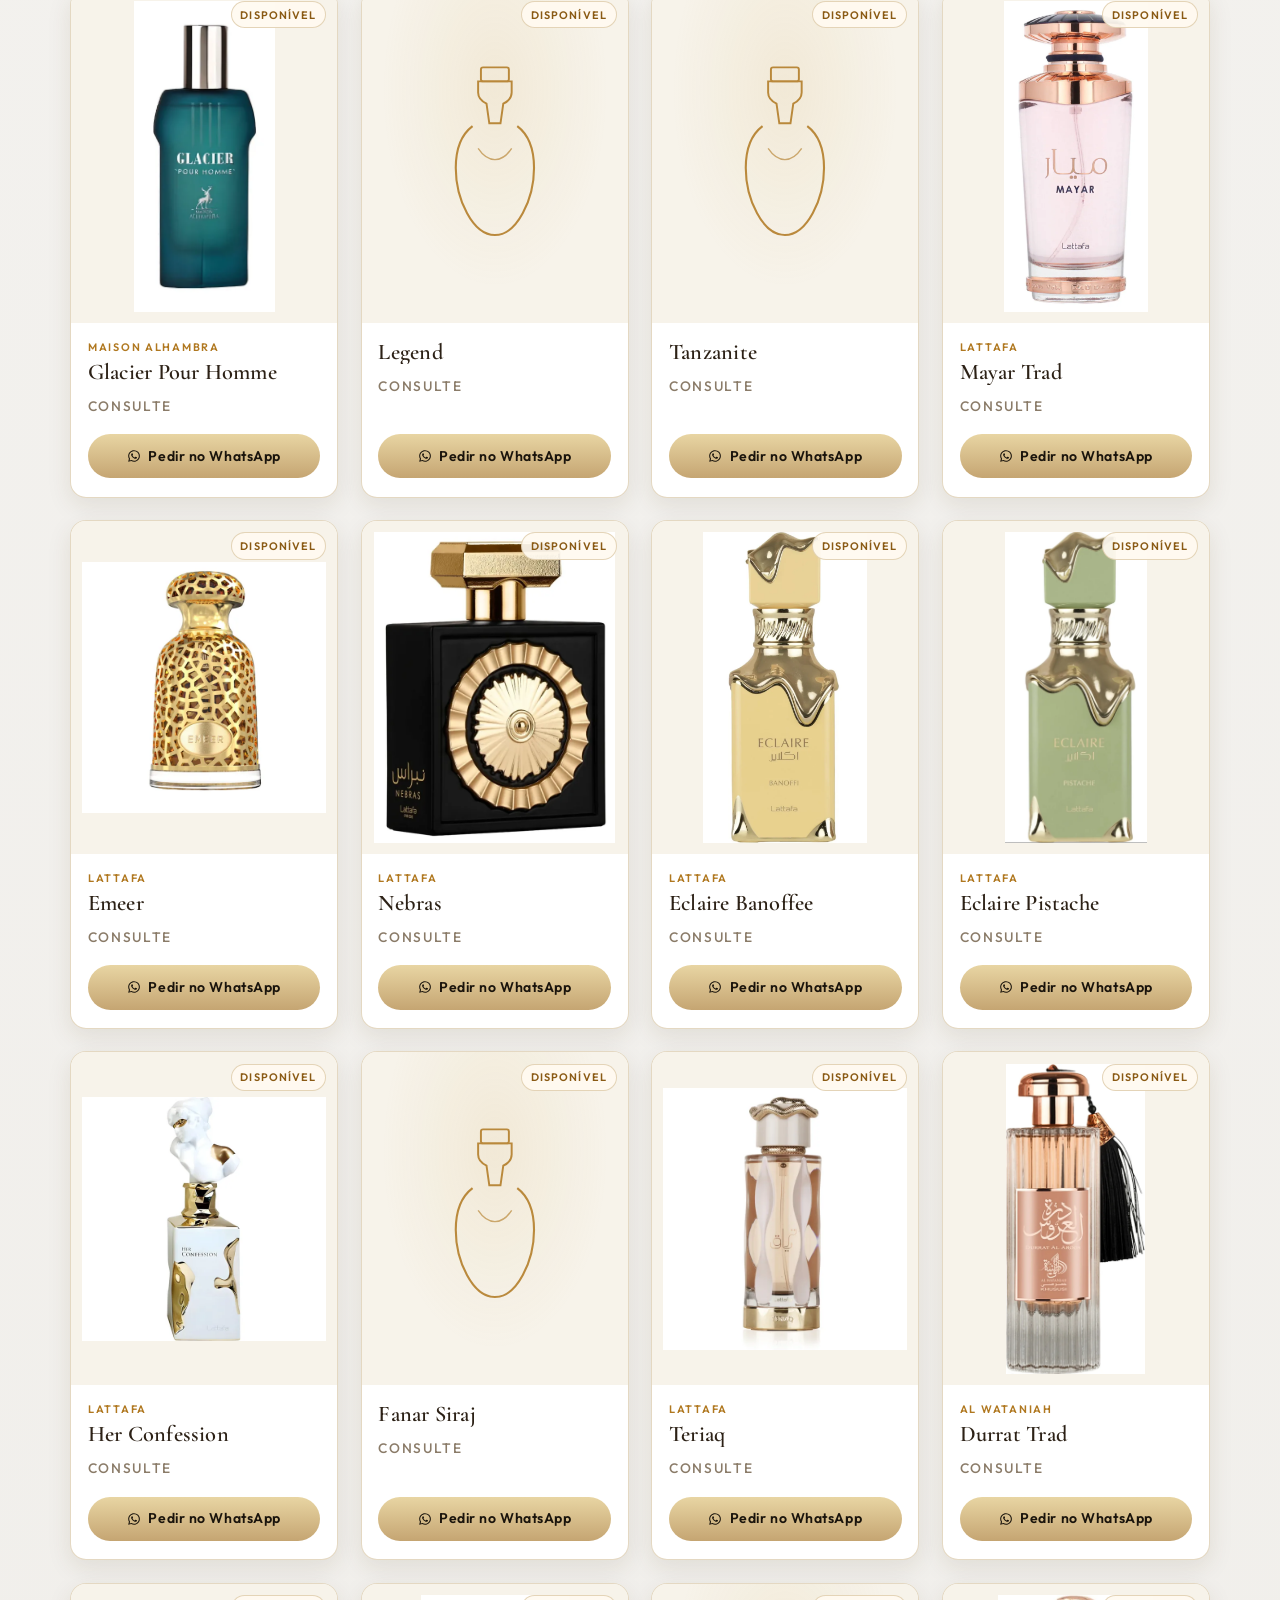
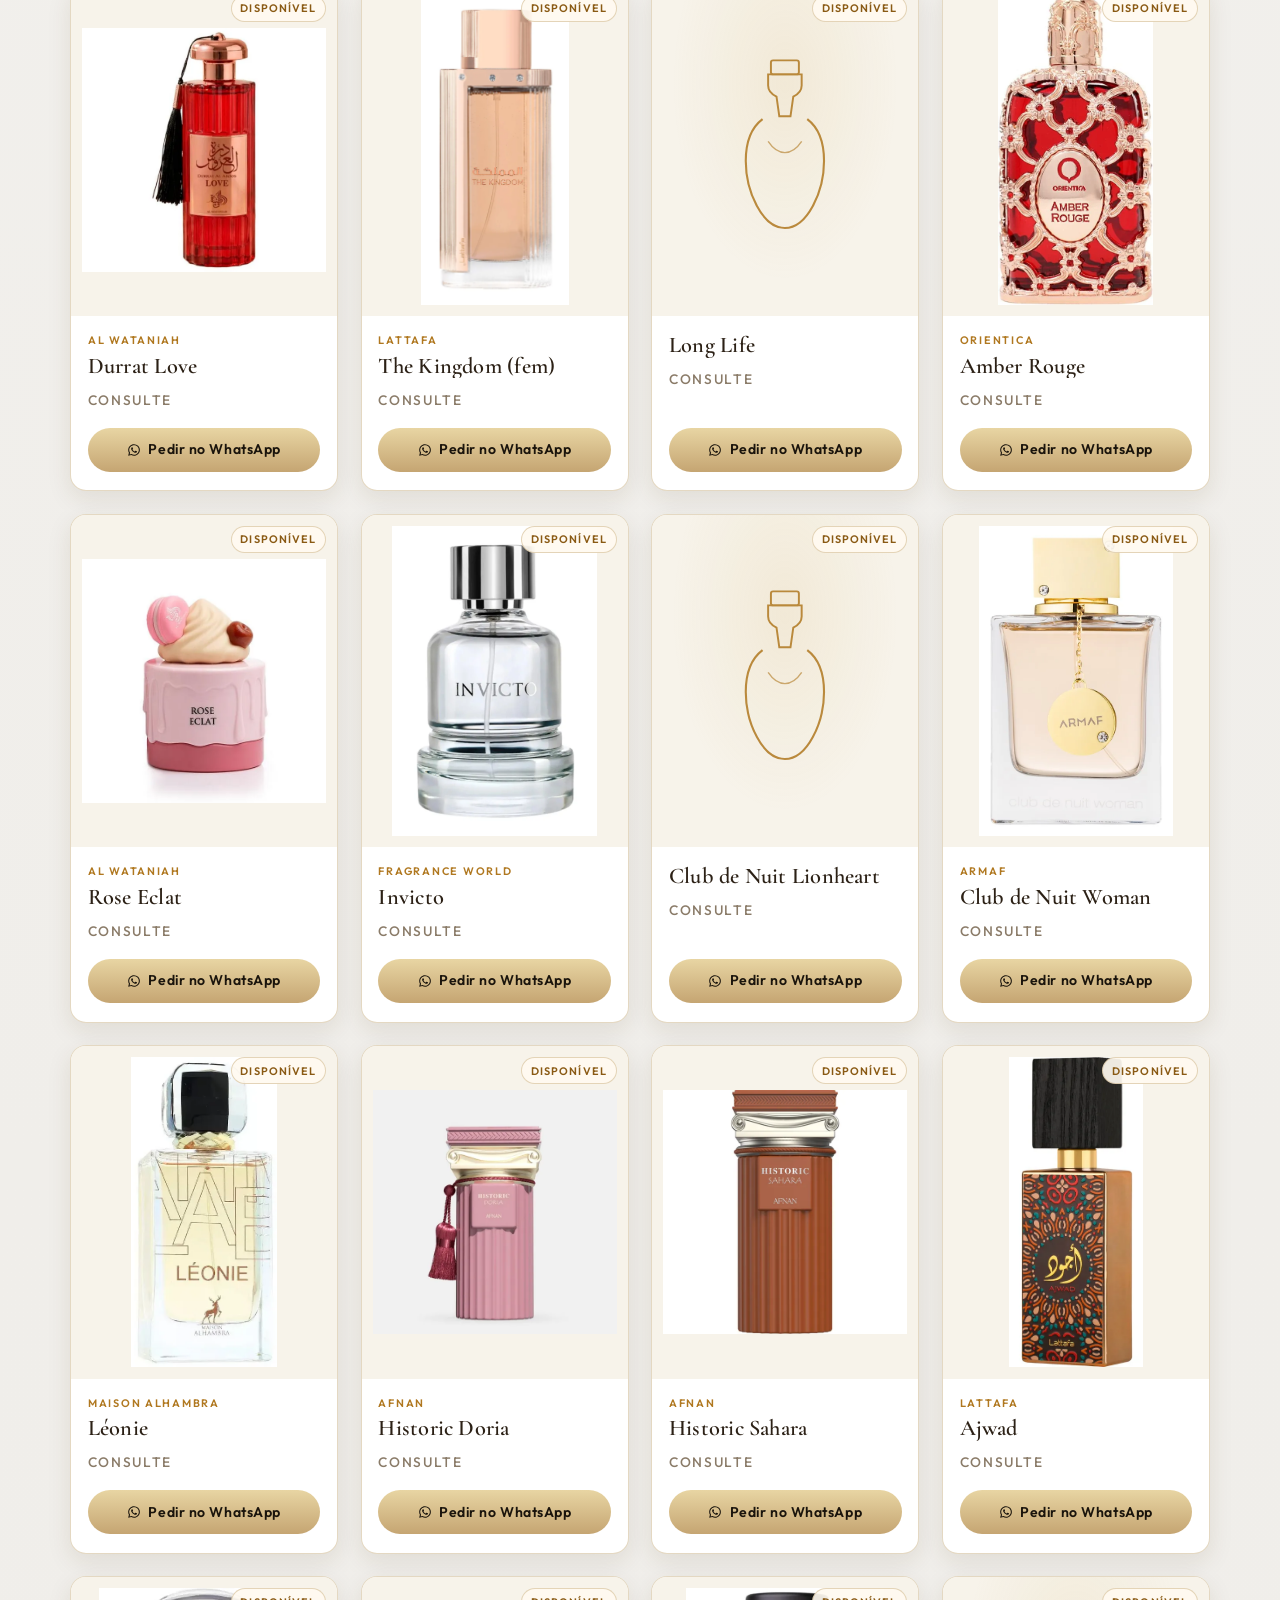
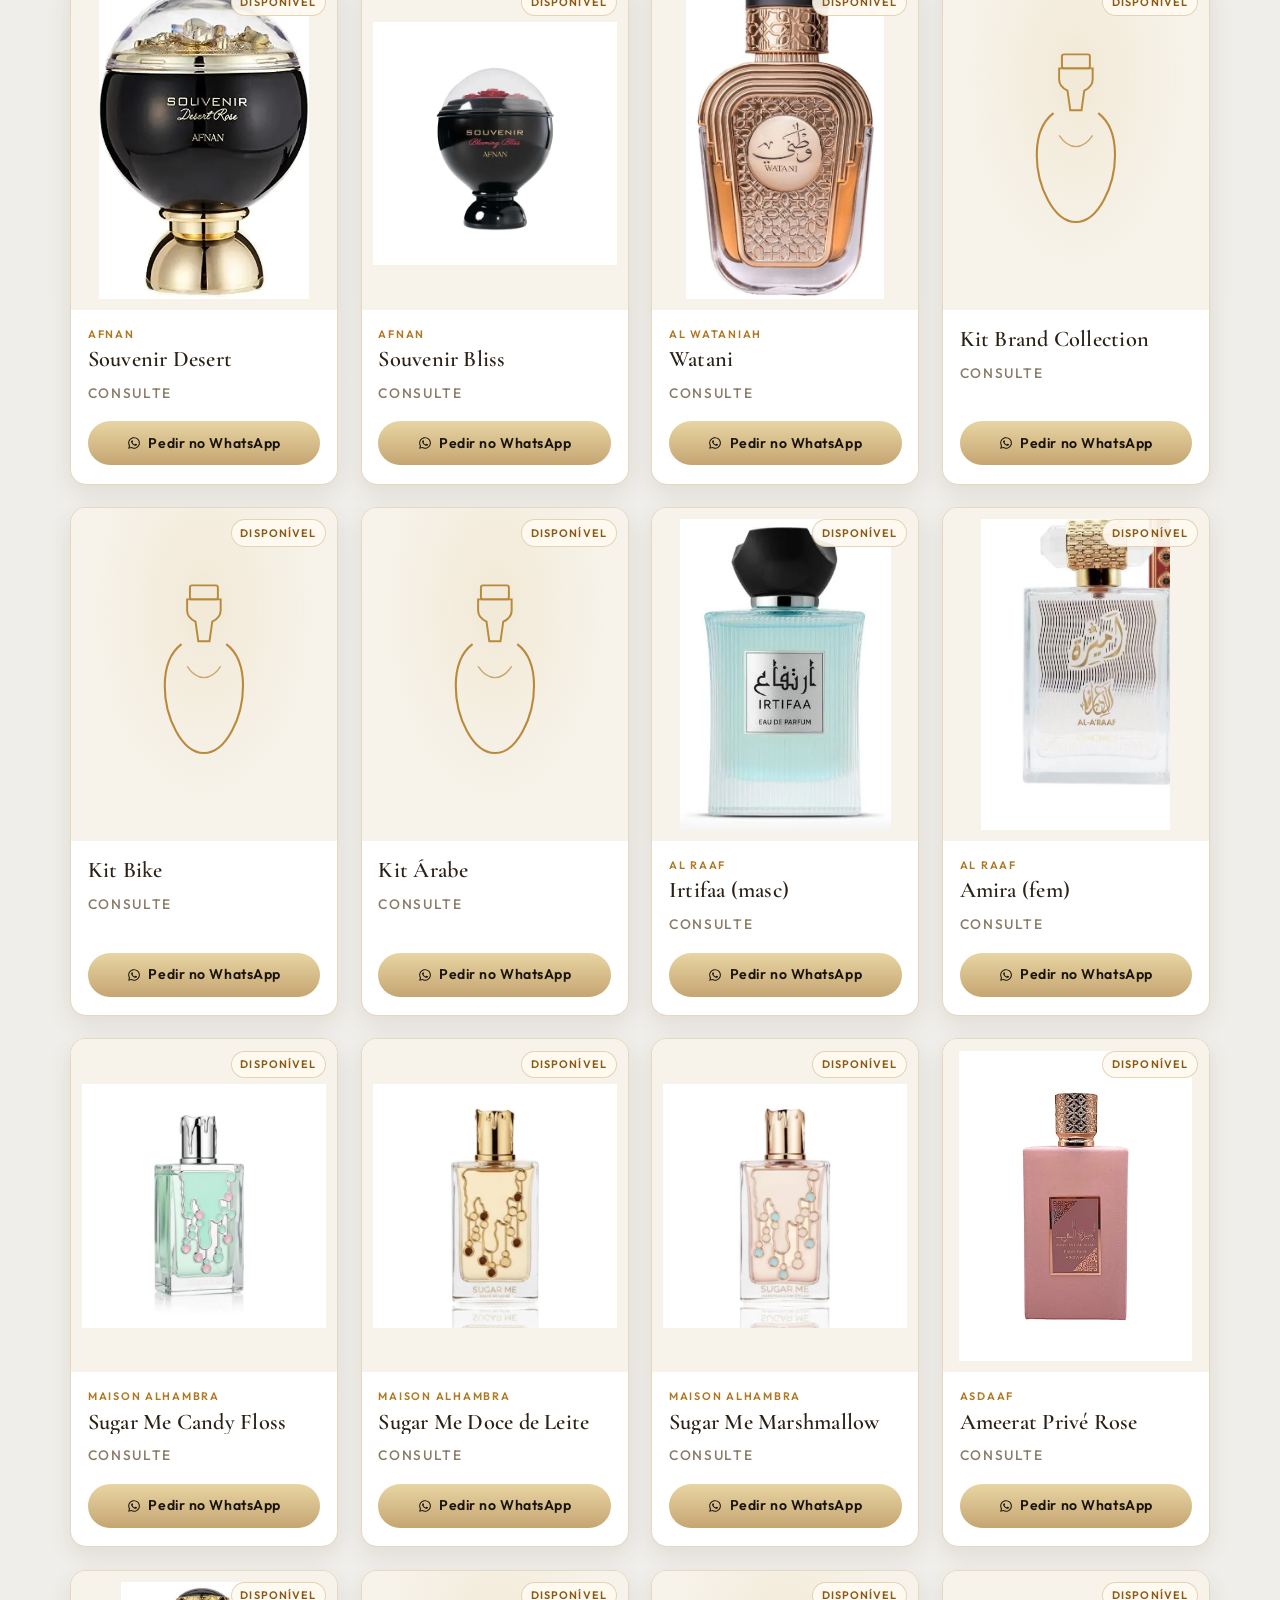
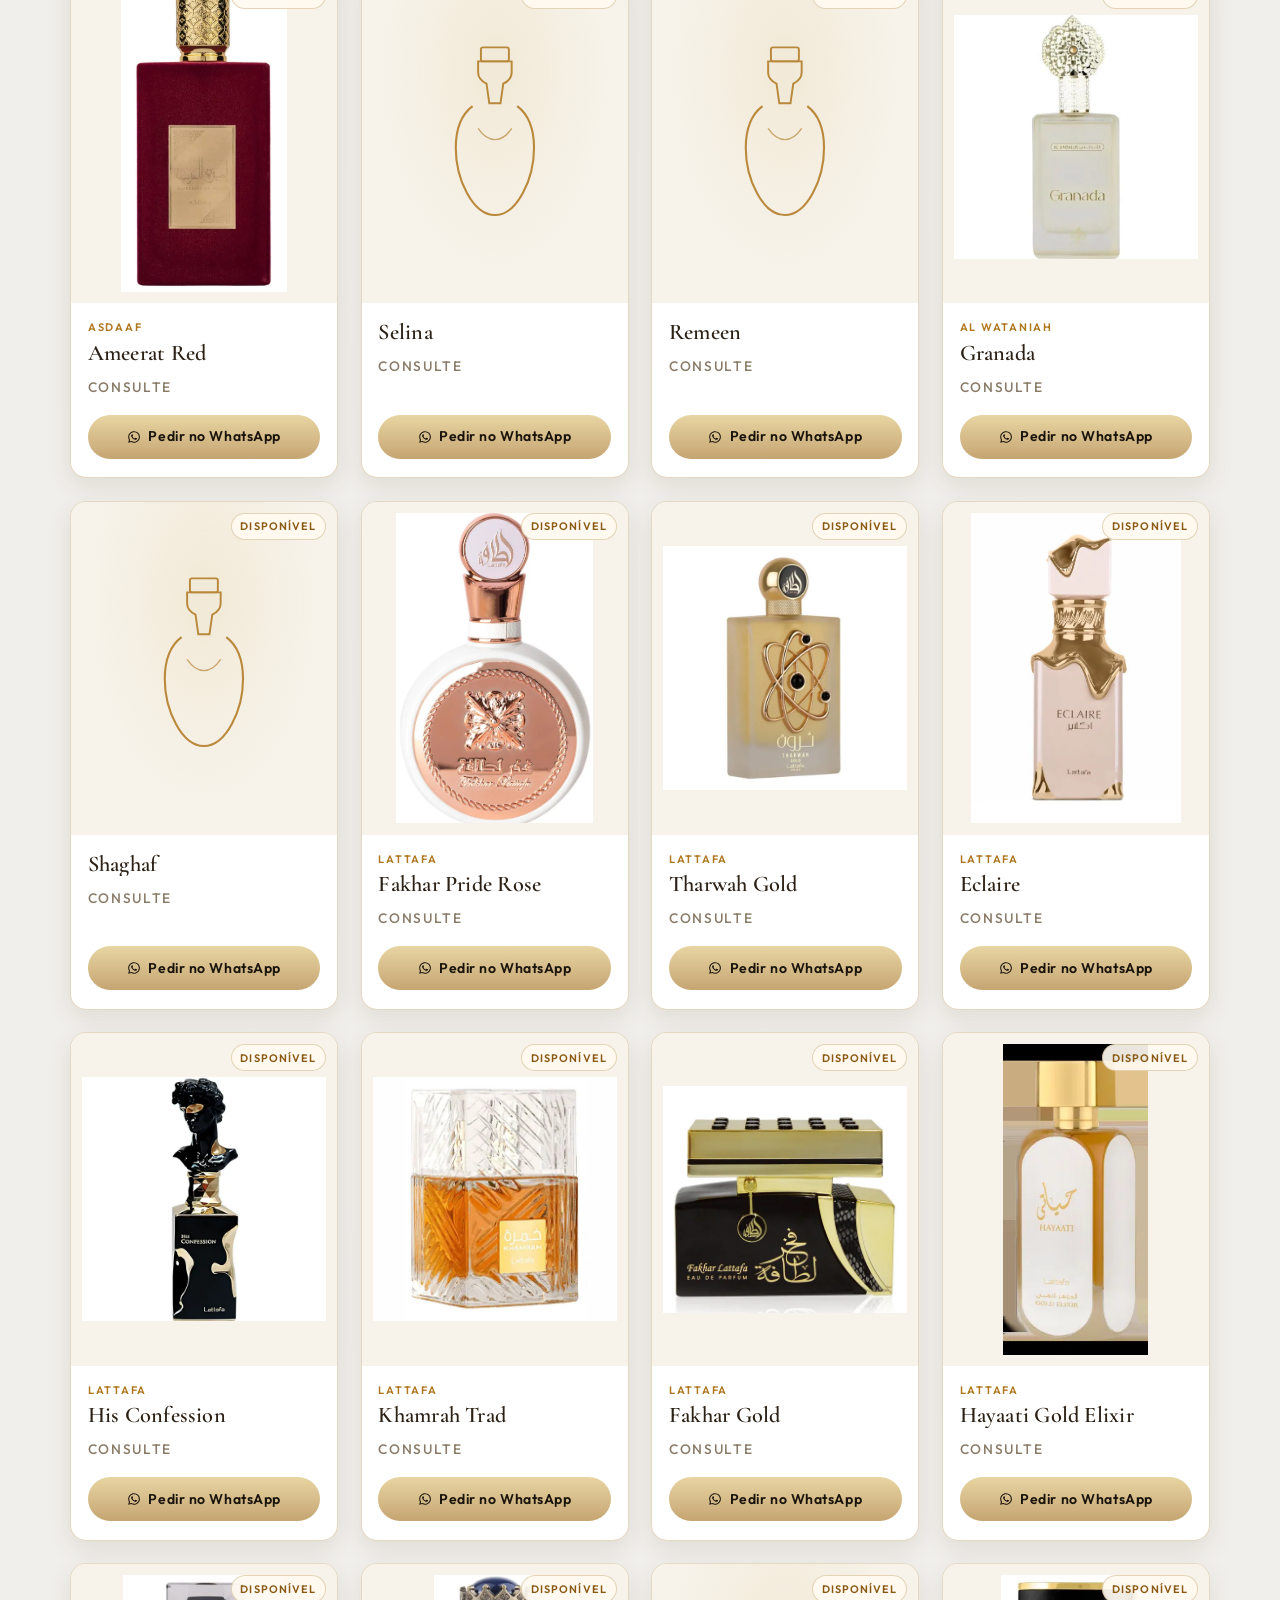
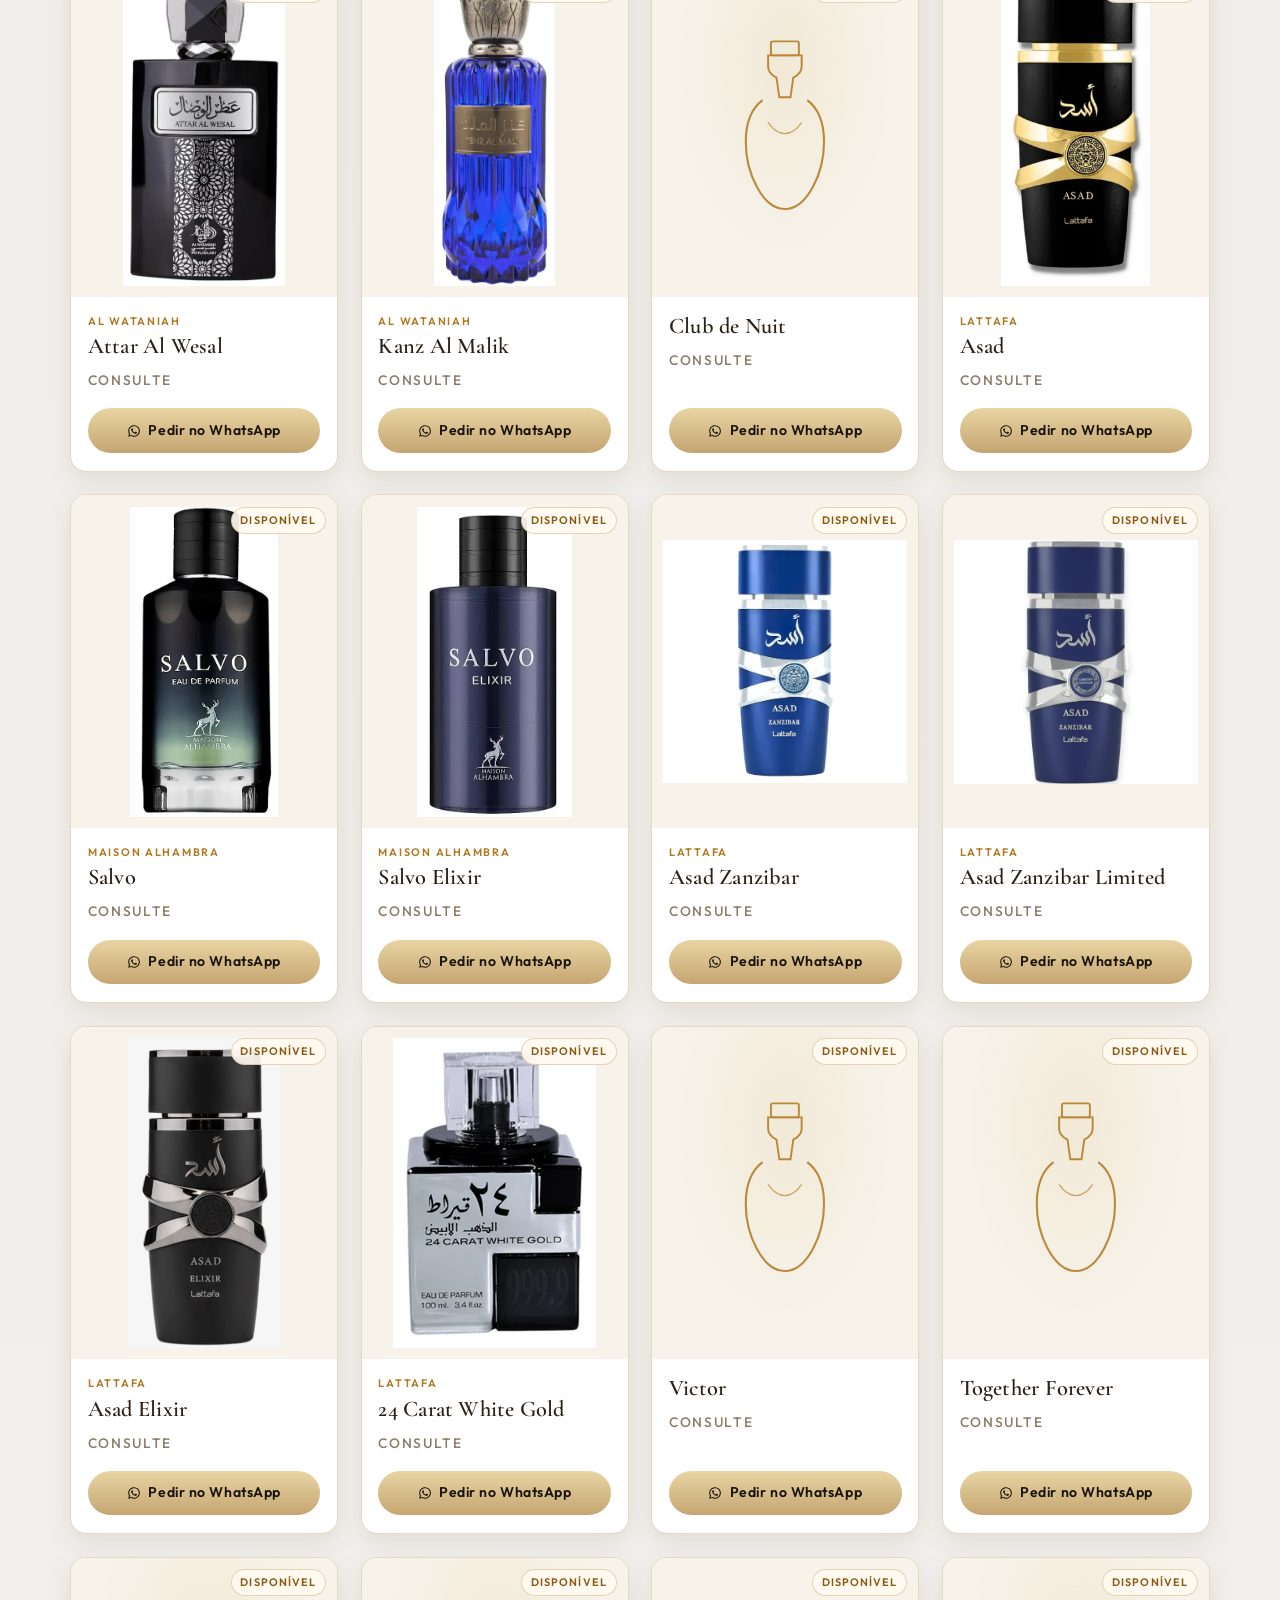
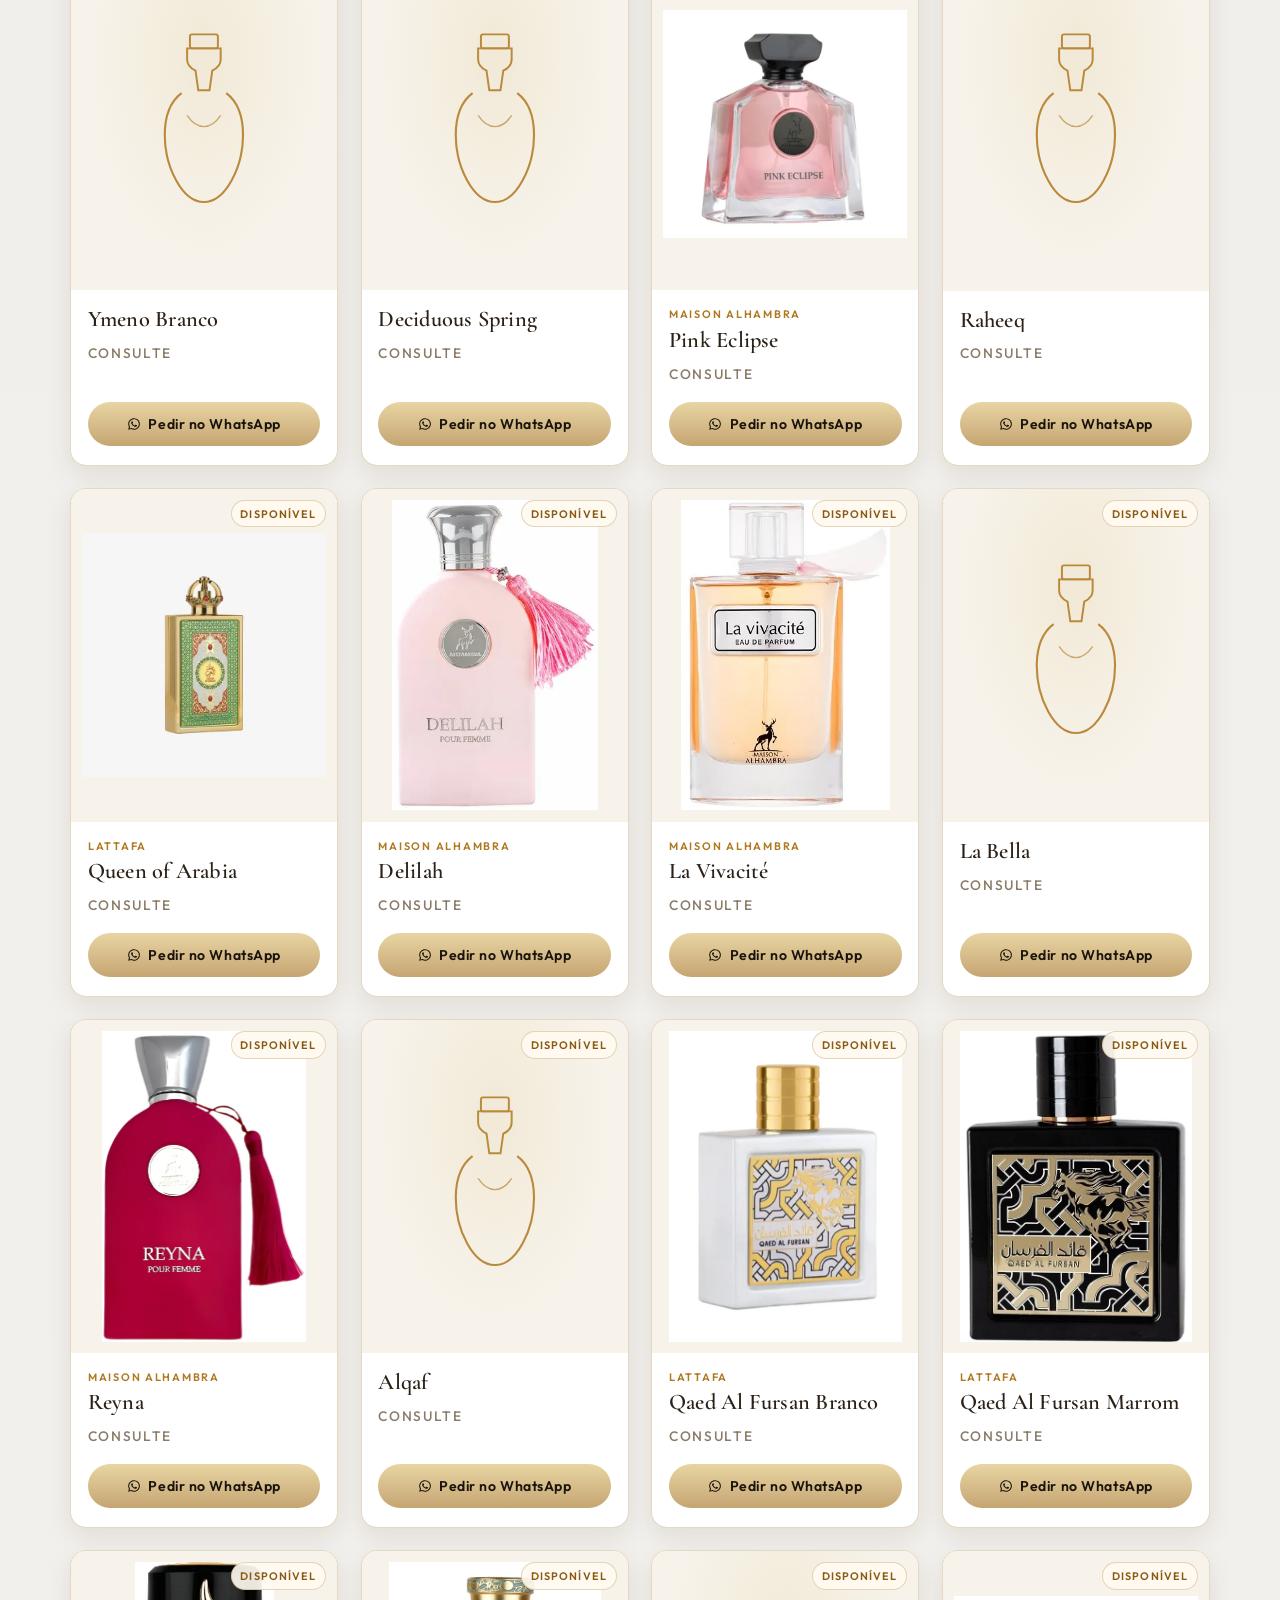
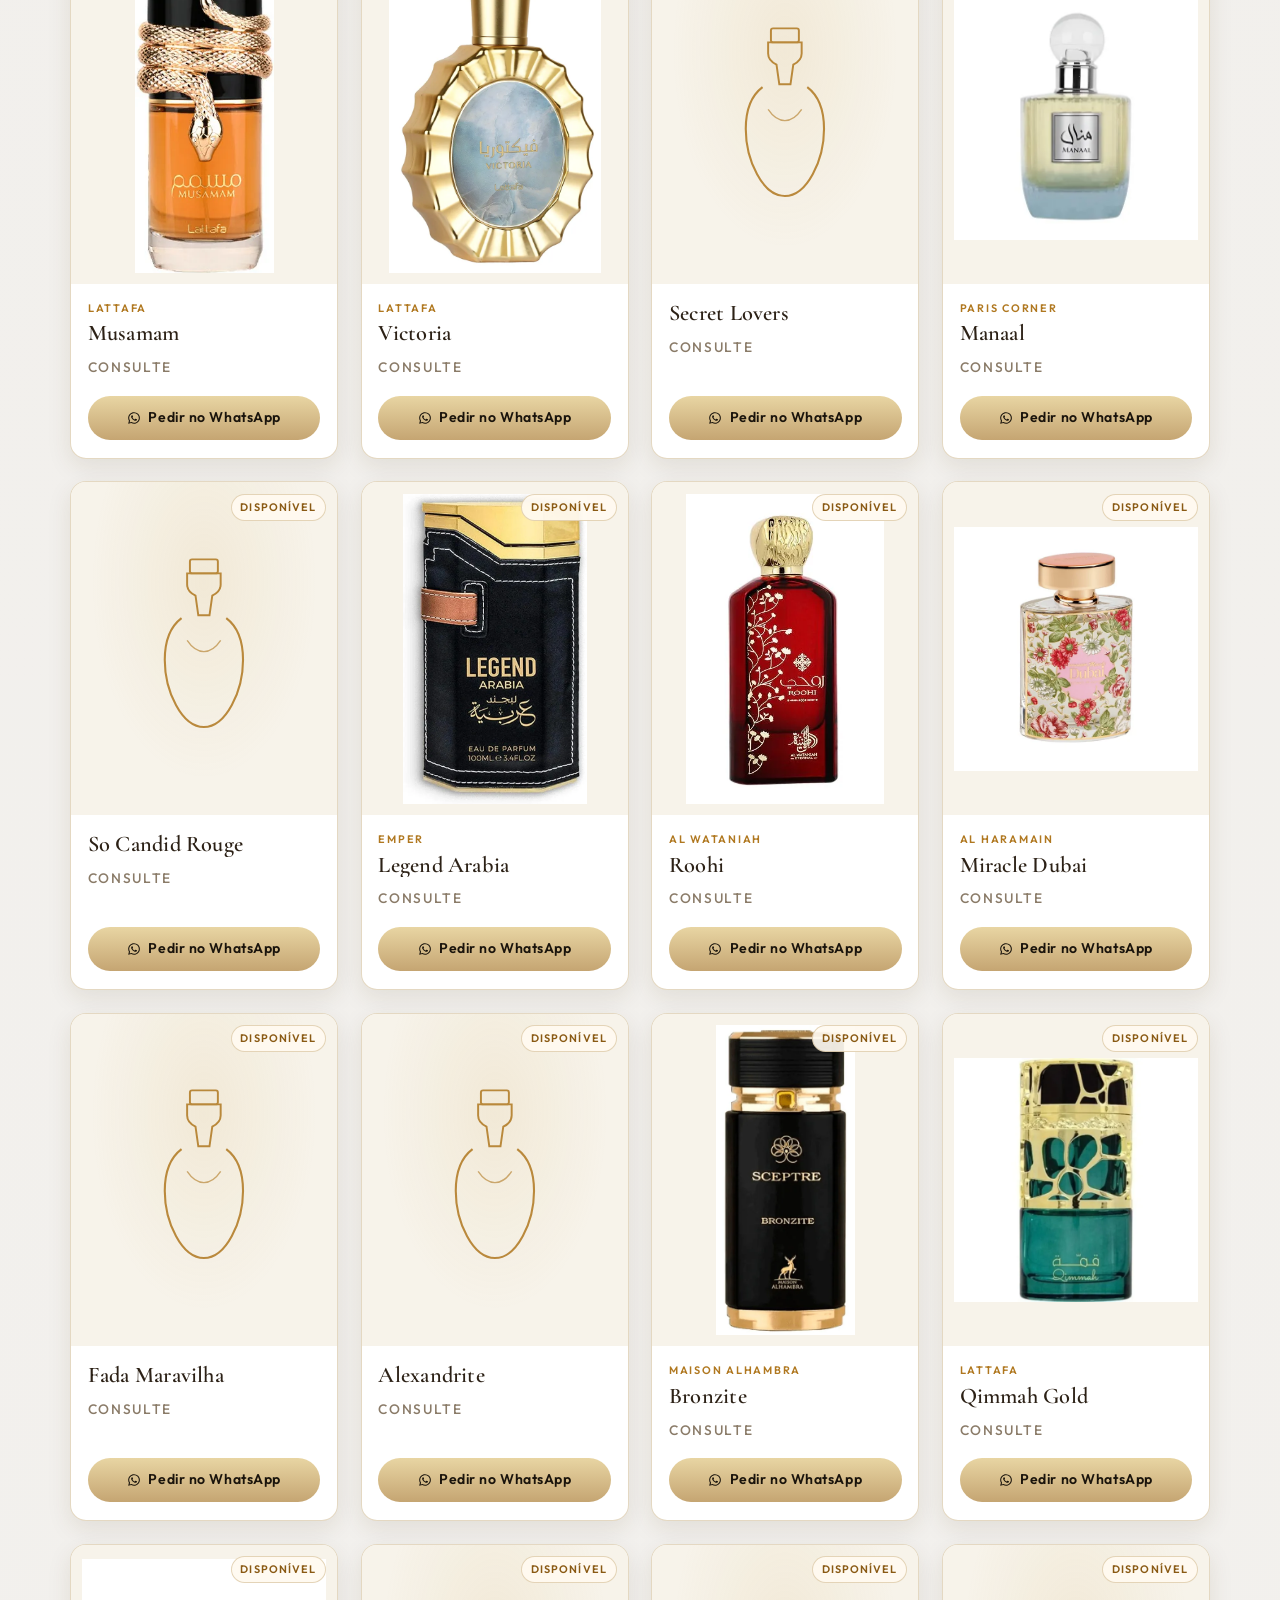
==== commit 25c36988: "Deixa a vitrine mais compacta no celular e estreia a logo oficial. No telefone a grade passa a ter 2" ====
--- a/index.html
+++ b/index.html
@@ -3,7 +3,7 @@
   <head>
     <meta charset="UTF-8" />
     <meta name="viewport" content="width=device-width, initial-scale=1" />
-    <meta name="theme-color" content="#0c0a08" />
+    <meta name="theme-color" content="#f3f1ee" />
     <title>Nina D’luxe — Perfumes árabes</title>
     <meta
       name="description"
@@ -16,31 +16,37 @@
     />
     <meta property="og:type" content="website" />
     <meta property="og:locale" content="pt_BR" />
-    <link rel="icon" href="favicon.svg" type="image/svg+xml" />
+    <meta property="og:image" content="https://tiagofalavinha-boop.github.io/nina-dluxe/og-image.jpg" />
+    <meta property="og:image:width" content="1200" />
+    <meta property="og:image:height" content="630" />
+    <meta name="twitter:card" content="summary_large_image" />
+    <meta name="twitter:image" content="https://tiagofalavinha-boop.github.io/nina-dluxe/og-image.jpg" />
+    <link rel="icon" href="favicon.ico" sizes="any" />
+    <link rel="icon" type="image/png" sizes="32x32" href="favicon-32.png" />
+    <link rel="icon" type="image/png" sizes="48x48" href="favicon-48.png" />
+    <link rel="apple-touch-icon" href="apple-touch-icon.png" />
     <link rel="preconnect" href="https://fonts.googleapis.com" />
     <link rel="preconnect" href="https://fonts.gstatic.com" crossorigin />
     <link
       href="https://fonts.googleapis.com/css2?family=Cormorant+Garamond:ital,wght@0,400;0,500;0,600;0,700;1,400;1,500&family=Outfit:wght@300;400;500;600&display=swap"
       rel="stylesheet"
     />
-    <link rel="stylesheet" href="estilo.css" />
+    <link rel="stylesheet" href="estilo.css?v=3" />
   </head>
   <body>
     <div class="bg-ornament" aria-hidden="true"></div>
 
     <header class="cabecalho">
       <p class="cabecalho__selo">Perfumes árabes · Entrega</p>
-      <h1 class="cabecalho__marca">Nina D’luxe</h1>
-      <div class="cabecalho__ornato" aria-hidden="true">
-        <span></span>
-        <svg viewBox="0 0 24 24" width="14" height="14" fill="none">
-          <path
-            d="M12 2.5 L14.2 9.5 H21.5 L15.6 13.8 L17.8 20.8 L12 16.5 L6.2 20.8 L8.4 13.8 L2.5 9.5 H9.8 Z"
-            fill="#c5a572"
-          />
-        </svg>
-        <span></span>
-      </div>
+      <h1 class="cabecalho__marca">
+        <img
+          class="cabecalho__logo"
+          src="logo.webp"
+          width="900"
+          height="542"
+          alt="Nina D’luxe"
+        />
+      </h1>
       <p class="cabecalho__subtitulo">
         Uma seleção de perfumes árabes para pedir com conforto, direto no WhatsApp.
       </p>
@@ -48,23 +54,47 @@
 
     <main>
       <section class="controles" aria-label="Busca e filtros">
-        <label class="busca">
-          <span class="visually-hidden">Pesquisar pelo nome do produto</span>
-          <svg class="busca__icone" viewBox="0 0 24 24" width="18" height="18" aria-hidden="true">
-            <circle cx="11" cy="11" r="7" fill="none" stroke="currentColor" stroke-width="1.6" />
-            <path d="M20 20 L16.2 16.2" stroke="currentColor" stroke-width="1.6" stroke-linecap="round" />
-          </svg>
-          <input
-            id="busca"
-            type="search"
-            placeholder="Buscar pelo nome do perfume…"
-            autocomplete="off"
-            spellcheck="false"
-          />
-        </label>
-        <div class="filtros" id="filtros-marcas" hidden>
-          <p class="filtros__rotulo">Marca</p>
-          <div class="filtros__lista" id="lista-marcas" role="tablist" aria-label="Filtrar por marca"></div>
+        <div class="controles__inner">
+          <div class="controles__topo">
+            <label class="busca">
+              <span class="visually-hidden">Pesquisar pelo nome do produto</span>
+              <svg class="busca__icone" viewBox="0 0 24 24" width="18" height="18" aria-hidden="true">
+                <circle cx="11" cy="11" r="7" fill="none" stroke="currentColor" stroke-width="1.6" />
+                <path d="M20 20 L16.2 16.2" stroke="currentColor" stroke-width="1.6" stroke-linecap="round" />
+              </svg>
+              <input
+                id="busca"
+                type="search"
+                placeholder="Buscar pelo nome do perfume…"
+                autocomplete="off"
+                spellcheck="false"
+              />
+            </label>
+            <div class="vista" role="group" aria-label="Como ver os produtos">
+              <button type="button" class="vista__botao is-ativo" data-vista="grade" aria-pressed="true" title="Grade" aria-label="Ver em grade">
+                <svg viewBox="0 0 24 24" width="16" height="16" aria-hidden="true" fill="currentColor">
+                  <rect x="3" y="3" width="8" height="8" rx="1.5"/>
+                  <rect x="13" y="3" width="8" height="8" rx="1.5"/>
+                  <rect x="3" y="13" width="8" height="8" rx="1.5"/>
+                  <rect x="13" y="13" width="8" height="8" rx="1.5"/>
+                </svg>
+              </button>
+              <button type="button" class="vista__botao" data-vista="lista" aria-pressed="false" title="Lista" aria-label="Ver em lista">
+                <svg viewBox="0 0 24 24" width="16" height="16" aria-hidden="true" fill="currentColor">
+                  <rect x="3" y="4" width="4" height="4" rx="0.8"/>
+                  <rect x="9" y="5" width="12" height="2" rx="1"/>
+                  <rect x="3" y="10" width="4" height="4" rx="0.8"/>
+                  <rect x="9" y="11" width="12" height="2" rx="1"/>
+                  <rect x="3" y="16" width="4" height="4" rx="0.8"/>
+                  <rect x="9" y="17" width="12" height="2" rx="1"/>
+                </svg>
+              </button>
+            </div>
+          </div>
+          <div class="filtros" id="filtros-marcas" hidden>
+            <p class="filtros__rotulo">Marca</p>
+            <div class="filtros__lista" id="lista-marcas" role="tablist" aria-label="Filtrar por marca"></div>
+          </div>
         </div>
       </section>
 
@@ -109,6 +139,6 @@
     </noscript>
 
     <script src="config.js"></script>
-    <script src="app.js" defer></script>
+    <script src="app.js?v=3" defer></script>
   </body>
 </html>
--- a/estilo.css
+++ b/estilo.css
@@ -1,26 +1,27 @@
 /* Nina D’luxe — vitrine pública
-   Paleta escura com dourado, pensada para celular primeiro. */
+   Mármore claro e dourado, compacta no celular. */
 
 :root {
-  --bg: #0c0a08;
-  --bg-elev: #161310;
-  --bg-card: #1b1713;
-  --linha: rgba(197, 165, 114, 0.28);
-  --linha-forte: rgba(197, 165, 114, 0.55);
-  --ouro: #c5a572;
-  --ouro-claro: #e8d5a3;
-  --ouro-escuro: #8a6d3b;
-  --creme: #f3ead8;
-  --creme-suave: #cfc3ae;
-  --muted: #9a8d79;
+  --bg: #f3f1ee;
+  --bg-elev: #ffffff;
+  --bg-card: #ffffff;
+  --linha: rgba(158, 114, 36, 0.28);
+  --linha-forte: rgba(158, 114, 36, 0.55);
+  --ouro: #b07820;
+  --ouro-claro: #c9a24a;
+  --ouro-escuro: #8a5a14;
+  --texto: #2c2116;
+  --texto-suave: #5c4e3d;
+  --muted: #8a7b68;
   --esgotado: #8a7a72;
-  --ok-bg: rgba(197, 165, 114, 0.12);
+  --ok-bg: rgba(176, 120, 32, 0.12);
   --off-bg: rgba(138, 122, 114, 0.16);
-  --sombra: 0 18px 40px rgba(0, 0, 0, 0.35);
-  --raio: 18px;
+  --sombra: 0 8px 24px rgba(80, 55, 20, 0.10);
+  --raio: 16px;
   --fonte-display: "Cormorant Garamond", "Times New Roman", serif;
   --fonte-ui: "Outfit", system-ui, sans-serif;
   --max: 1180px;
+  --sticky-bg: rgba(243, 241, 238, 0.94);
 }
 
 *,
@@ -36,8 +37,15 @@
 body {
   margin: 0;
   min-height: 100vh;
-  background: var(--bg);
-  color: var(--creme);
+  background-color: var(--bg);
+  background-image:
+    radial-gradient(ellipse 80% 40% at 50% -8%, rgba(201, 162, 74, 0.16), transparent 55%),
+    url("marmore.webp"),
+    linear-gradient(180deg, #f7f6f4 0%, #f0eeea 40%, #f3f1ee 100%);
+  background-repeat: no-repeat, no-repeat, no-repeat;
+  background-size: auto, 100% auto, auto;
+  background-position: top center, top center, top;
+  color: var(--texto);
   font-family: var(--fonte-ui);
   font-weight: 400;
   line-height: 1.5;
@@ -49,12 +57,9 @@
   position: fixed;
   inset: 0;
   z-index: 0;
-  background-image:
-    radial-gradient(ellipse 80% 50% at 50% -10%, rgba(197, 165, 114, 0.12), transparent 55%),
-    radial-gradient(ellipse 50% 30% at 100% 100%, rgba(197, 165, 114, 0.05), transparent 50%),
-    url("data:image/svg+xml,%3Csvg xmlns='http://www.w3.org/2000/svg' width='72' height='72' viewBox='0 0 72 72'%3E%3Cpath d='M36 2 L38.2 20.5 H57 L41.8 31.2 L47 50 L36 39.8 L25 50 L30.2 31.2 L15 20.5 H33.8 Z' fill='none' stroke='%23c5a572' stroke-width='0.6' opacity='0.09'/%3E%3C/svg%3E");
-  background-repeat: no-repeat, no-repeat, repeat;
-  background-size: auto, auto, 72px 72px;
+  background-image: url("data:image/svg+xml,%3Csvg xmlns='http://www.w3.org/2000/svg' width='72' height='72' viewBox='0 0 72 72'%3E%3Cpath d='M36 2 L38.2 20.5 H57 L41.8 31.2 L47 50 L36 39.8 L25 50 L30.2 31.2 L15 20.5 H33.8 Z' fill='none' stroke='%23b07820' stroke-width='0.6' opacity='0.07'/%3E%3C/svg%3E");
+  background-repeat: repeat;
+  background-size: 72px 72px;
 }
 
 .visually-hidden {
@@ -80,71 +85,78 @@
 
 .cabecalho {
   text-align: center;
-  padding: 2.75rem 1.25rem 1.75rem;
+  padding: 0.45rem 1rem 0.35rem;
 }
 
 .cabecalho__selo {
-  margin: 0 0 0.7rem;
+  display: none;
+  margin: 0 0 0.15rem;
   color: var(--ouro);
-  font-size: 0.72rem;
+  font-size: 0.6rem;
   font-weight: 500;
-  letter-spacing: 0.28em;
+  letter-spacing: 0.22em;
   text-transform: uppercase;
 }
 
 .cabecalho__marca {
   margin: 0;
-  font-family: var(--fonte-display);
-  font-weight: 500;
-  font-size: clamp(2.6rem, 8vw, 4.6rem);
-  letter-spacing: 0.06em;
-  line-height: 1;
-  color: var(--ouro-claro);
-  text-shadow: 0 0 40px rgba(197, 165, 114, 0.18);
-}
-
-.cabecalho__ornato {
+  line-height: 0;
+}
+
+.cabecalho__logo {
+  display: block;
+  width: min(160px, 54vw);
+  height: auto;
+  margin: 0 auto;
+  mix-blend-mode: multiply;
+}
+
+.cabecalho__subtitulo {
+  display: none;
+  margin: 0.35rem auto 0;
+  max-width: 32rem;
+  color: var(--texto-suave);
+  font-size: 0.98rem;
+  font-weight: 300;
+}
+
+/* ----- Busca e filtros (fixos no topo) ----- */
+
+.controles {
+  position: sticky;
+  top: 0;
+  z-index: 15;
+  width: 100%;
+  background: var(--sticky-bg);
+  backdrop-filter: blur(14px);
+  -webkit-backdrop-filter: blur(14px);
+  border-bottom: 1px solid var(--linha);
+  padding: 0.35rem 0 0.35rem;
+}
+
+.controles__inner {
+  max-width: var(--max);
+  margin: 0 auto;
+  padding: 0 0.7rem;
+}
+
+.controles__topo {
   display: flex;
   align-items: center;
-  justify-content: center;
-  gap: 0.85rem;
-  margin: 1rem 0 1.1rem;
-  color: var(--ouro);
-}
-
-.cabecalho__ornato span {
-  display: block;
-  width: min(28vw, 140px);
-  height: 1px;
-  background: linear-gradient(90deg, transparent, var(--ouro), transparent);
-  opacity: 0.7;
-}
-
-.cabecalho__subtitulo {
-  margin: 0 auto;
-  max-width: 32rem;
-  color: var(--creme-suave);
-  font-size: 0.98rem;
-  font-weight: 300;
-}
-
-/* ----- Busca e filtros ----- */
-
-.controles {
-  max-width: var(--max);
-  margin: 0 auto;
-  padding: 0 1.25rem 0.5rem;
+  gap: 0.45rem;
 }
 
 .busca {
   position: relative;
   display: block;
+  flex: 1;
+  min-width: 0;
 }
 
 .busca__icone {
   position: absolute;
   top: 50%;
-  left: 1rem;
+  left: 0.85rem;
   transform: translateY(-50%);
   color: var(--ouro);
   pointer-events: none;
@@ -154,11 +166,11 @@
   width: 100%;
   appearance: none;
   border: 1px solid var(--linha);
-  background: rgba(22, 19, 16, 0.85);
-  color: var(--creme);
+  background: #fff;
+  color: var(--texto);
   font-family: var(--fonte-ui);
-  font-size: 1rem;
-  padding: 0.9rem 1rem 0.9rem 2.7rem;
+  font-size: 16px; /* evita zoom no iOS */
+  padding: 0.58rem 0.8rem 0.58rem 2.4rem;
   border-radius: 999px;
   outline: none;
   transition: border-color 0.2s, box-shadow 0.2s;
@@ -170,37 +182,74 @@
 
 .busca input:focus {
   border-color: var(--linha-forte);
-  box-shadow: 0 0 0 3px rgba(197, 165, 114, 0.15);
+  box-shadow: 0 0 0 3px rgba(176, 120, 32, 0.15);
+}
+
+.vista {
+  display: flex;
+  flex-shrink: 0;
+  border: 1px solid var(--linha);
+  border-radius: 999px;
+  overflow: hidden;
+  background: #fff;
+}
+
+.vista__botao {
+  display: flex;
+  align-items: center;
+  justify-content: center;
+  width: 2.15rem;
+  height: 2.15rem;
+  padding: 0;
+  border: 0;
+  background: transparent;
+  color: var(--muted);
+  cursor: pointer;
+}
+
+.vista__botao.is-ativo {
+  background: var(--ouro);
+  color: #fffaf0;
+}
+
+.vista__botao:focus-visible {
+  outline: 2px solid var(--ouro);
+  outline-offset: -2px;
 }
 
 .filtros {
-  margin-top: 1.1rem;
+  margin-top: 0.35rem;
 }
 
 .filtros__rotulo {
-  margin: 0 0 0.55rem;
-  color: var(--muted);
-  font-size: 0.72rem;
-  letter-spacing: 0.18em;
-  text-transform: uppercase;
+  display: none;
 }
 
 .filtros__lista {
   display: flex;
-  flex-wrap: wrap;
-  gap: 0.45rem;
+  flex-wrap: nowrap;
+  gap: 0.35rem;
+  overflow-x: auto;
+  scrollbar-width: none;
+  -webkit-overflow-scrolling: touch;
+  padding-bottom: 0.1rem;
+}
+
+.filtros__lista::-webkit-scrollbar {
+  display: none;
 }
 
 .filtro {
+  flex-shrink: 0;
   font-family: var(--fonte-ui);
-  font-size: 0.82rem;
+  font-size: 0.75rem;
   font-weight: 500;
-  letter-spacing: 0.04em;
-  color: var(--creme-suave);
-  background: transparent;
+  letter-spacing: 0.03em;
+  color: var(--texto-suave);
+  background: #fff;
   border: 1px solid var(--linha);
   border-radius: 999px;
-  padding: 0.4rem 0.85rem;
+  padding: 0.28rem 0.7rem;
   cursor: pointer;
   transition: background 0.2s, color 0.2s, border-color 0.2s;
 }
@@ -208,33 +257,33 @@
 .filtro:hover,
 .filtro:focus-visible {
   border-color: var(--linha-forte);
-  color: var(--ouro-claro);
+  color: var(--ouro-escuro);
   outline: none;
 }
 
 .filtro.is-ativo {
   background: var(--ouro);
   border-color: var(--ouro);
-  color: #1a140c;
+  color: #fffaf0;
 }
 
 .resultado {
   max-width: var(--max);
   margin: 0 auto;
-  padding: 1rem 1.25rem 0.7rem;
+  padding: 0.15rem 0.7rem 0.1rem;
   color: var(--muted);
-  font-size: 0.86rem;
-}
-
-/* ----- Grade de produtos ----- */
+  font-size: 0.75rem;
+}
+
+/* ----- Grade compacta (celular) ----- */
 
 .grade {
   max-width: var(--max);
   margin: 0 auto;
-  padding: 0 1.25rem 4rem;
+  padding: 0 0.65rem 5rem;
   display: grid;
-  grid-template-columns: 1fr;
-  gap: 1.1rem;
+  grid-template-columns: 1fr 1fr;
+  gap: 0.3rem;
 }
 
 .card {
@@ -242,15 +291,9 @@
   flex-direction: column;
   background: var(--bg-card);
   border: 1px solid var(--linha);
-  border-radius: var(--raio);
+  border-radius: 12px;
   overflow: hidden;
   box-shadow: var(--sombra);
-  transition: transform 0.25s ease, border-color 0.25s ease;
-}
-
-.card:hover {
-  transform: translateY(-3px);
-  border-color: var(--linha-forte);
 }
 
 .card.is-esgotado {
@@ -259,10 +302,10 @@
 
 .card__foto {
   position: relative;
-  aspect-ratio: 4 / 5;
+  aspect-ratio: 4 / 3;
   background:
-    radial-gradient(ellipse at 50% 30%, rgba(197, 165, 114, 0.16), transparent 60%),
-    linear-gradient(180deg, #211c17 0%, #14110e 100%);
+    radial-gradient(ellipse at 50% 30%, rgba(201, 162, 74, 0.12), transparent 60%),
+    #f7f3ea;
   display: flex;
   align-items: center;
   justify-content: center;
@@ -272,30 +315,35 @@
 .card__foto img {
   width: 100%;
   height: 100%;
-  object-fit: cover;
+  object-fit: contain;
+  padding: 0.28rem;
   display: block;
 }
 
+.card__foto--com-foto {
+  background: #f7f3ea;
+}
+
 .card__placeholder {
-  width: 46%;
-  max-width: 140px;
+  width: 42%;
+  max-width: 90px;
   color: var(--ouro);
   opacity: 0.85;
 }
 
 .card__selo {
   position: absolute;
-  top: 0.75rem;
-  right: 0.75rem;
-  font-size: 0.68rem;
-  font-weight: 500;
-  letter-spacing: 0.1em;
+  top: 0.3rem;
+  right: 0.3rem;
+  font-size: 0.52rem;
+  font-weight: 600;
+  letter-spacing: 0.06em;
   text-transform: uppercase;
-  padding: 0.28rem 0.55rem;
+  padding: 0.12rem 0.32rem;
   border-radius: 999px;
   border: 1px solid var(--linha);
-  background: var(--ok-bg);
-  color: var(--ouro-claro);
+  background: rgba(255, 250, 240, 0.92);
+  color: var(--ouro-escuro);
 }
 
 .card__selo.is-esgotado {
@@ -307,51 +355,60 @@
 .card__corpo {
   display: flex;
   flex-direction: column;
-  gap: 0.25rem;
-  padding: 1rem 1.05rem 1.15rem;
+  gap: 0.08rem;
+  padding: 0.28rem 0.4rem 0.35rem;
   flex: 1;
 }
 
 .card__marca {
   margin: 0;
   color: var(--ouro);
-  font-size: 0.68rem;
-  font-weight: 500;
-  letter-spacing: 0.18em;
+  font-size: 0.55rem;
+  font-weight: 600;
+  letter-spacing: 0.1em;
   text-transform: uppercase;
+  white-space: nowrap;
+  overflow: hidden;
+  text-overflow: ellipsis;
 }
 
 .card__nome {
   margin: 0;
   font-family: var(--fonte-display);
   font-weight: 600;
-  font-size: 1.45rem;
+  font-size: 0.84rem;
   line-height: 1.15;
-  letter-spacing: 0.02em;
-  color: var(--creme);
+  letter-spacing: 0.01em;
+  color: var(--texto);
+  display: -webkit-box;
+  -webkit-line-clamp: 2;
+  -webkit-box-orient: vertical;
+  overflow: hidden;
 }
 
 .card__meta {
-  margin: 0.15rem 0 0;
+  display: none;
+  margin: 0.1rem 0 0;
   color: var(--muted);
-  font-size: 0.82rem;
+  font-size: 0.78rem;
 }
 
 .card__preco {
-  margin: 0.45rem 0 0.85rem;
+  margin: 0.15rem 0 0.3rem;
   font-family: var(--fonte-display);
-  font-size: 1.25rem;
+  font-size: 0.95rem;
+  font-weight: 600;
+  color: var(--ouro-escuro);
+}
+
+.card__preco.is-consulte {
+  display: none;
+  font-family: var(--fonte-ui);
+  font-size: 0.68rem;
   font-weight: 500;
-  color: var(--ouro-claro);
-}
-
-.card__preco.is-consulte {
-  font-family: var(--fonte-ui);
-  font-size: 0.86rem;
-  font-weight: 400;
-  letter-spacing: 0.12em;
+  letter-spacing: 0.08em;
   text-transform: uppercase;
-  color: var(--creme-suave);
+  color: var(--muted);
 }
 
 .card__pedir {
@@ -359,38 +416,114 @@
   display: inline-flex;
   align-items: center;
   justify-content: center;
-  gap: 0.45rem;
+  gap: 0.28rem;
   width: 100%;
   text-decoration: none;
   font-family: var(--fonte-ui);
-  font-size: 0.88rem;
-  font-weight: 500;
-  letter-spacing: 0.04em;
+  font-size: 0.78rem;
+  font-weight: 600;
+  letter-spacing: 0.02em;
   color: #1a140c;
   background: linear-gradient(180deg, #e8d5a3 0%, #c5a572 100%);
   border: 0;
   border-radius: 999px;
-  padding: 0.72rem 1rem;
+  padding: 0.3rem 0.45rem;
   cursor: pointer;
-  transition: filter 0.2s, transform 0.2s;
+}
+
+.card__pedir-icone {
+  flex-shrink: 0;
+}
+
+.card__pedir-longo {
+  display: none;
 }
 
 .card__pedir:hover,
 .card__pedir:focus-visible {
-  filter: brightness(1.06);
-  transform: translateY(-1px);
+  filter: brightness(1.04);
   outline: none;
 }
 
 .card__pedir:focus-visible {
-  box-shadow: 0 0 0 3px rgba(197, 165, 114, 0.35);
+  box-shadow: 0 0 0 3px rgba(176, 120, 32, 0.35);
 }
 
 .card.is-esgotado .card__pedir {
   background: transparent;
-  color: var(--creme-suave);
+  color: var(--texto-suave);
   border: 1px solid var(--linha);
   filter: none;
+}
+
+/* ----- Vista em lista ----- */
+
+body.is-lista .grade {
+  grid-template-columns: 1fr;
+  gap: 0.4rem;
+}
+
+body.is-lista .card {
+  flex-direction: row;
+  align-items: center;
+  border-radius: 12px;
+}
+
+body.is-lista .card__foto {
+  aspect-ratio: 1;
+  width: 72px;
+  min-width: 72px;
+  height: 72px;
+  flex-shrink: 0;
+}
+
+body.is-lista .card__foto img {
+  padding: 0.2rem;
+}
+
+body.is-lista .card__selo {
+  top: 0.2rem;
+  right: 0.2rem;
+  font-size: 0.45rem;
+  padding: 0.08rem 0.22rem;
+}
+
+body.is-lista .card__corpo {
+  flex-direction: row;
+  flex-wrap: wrap;
+  align-items: center;
+  gap: 0.15rem 0.55rem;
+  padding: 0.35rem 0.5rem;
+  min-width: 0;
+}
+
+body.is-lista .card__marca,
+body.is-lista .card__nome {
+  flex: 1 1 100%;
+}
+
+body.is-lista .card__nome {
+  font-size: 1rem;
+  -webkit-line-clamp: 1;
+}
+
+body.is-lista .card__preco {
+  margin: 0;
+  flex: 1;
+}
+
+body.is-lista .card__preco.is-consulte {
+  display: block;
+}
+
+body.is-lista .card__pedir {
+  width: auto;
+  flex-shrink: 0;
+  padding: 0.32rem 0.7rem;
+}
+
+body.is-lista .card__meta {
+  display: none;
 }
 
 .vazio {
@@ -398,7 +531,7 @@
   margin: 0 auto 4rem;
   padding: 2rem 1.25rem;
   text-align: center;
-  color: var(--creme-suave);
+  color: var(--texto-suave);
 }
 
 /* ----- Rodapé e WhatsApp ----- */
@@ -406,15 +539,16 @@
 .rodape {
   border-top: 1px solid var(--linha);
   text-align: center;
-  padding: 2.5rem 1.25rem 6rem;
+  padding: 2rem 1.25rem 6rem;
+  background: rgba(255, 255, 255, 0.45);
 }
 
 .rodape__marca {
   margin: 0 0 0.4rem;
   font-family: var(--fonte-display);
-  font-size: 1.6rem;
+  font-size: 1.5rem;
   letter-spacing: 0.08em;
-  color: var(--ouro-claro);
+  color: var(--ouro-escuro);
 }
 
 .rodape__texto {
@@ -425,12 +559,12 @@
 }
 
 .rodape__texto strong {
-  color: var(--creme-suave);
+  color: var(--texto-suave);
   font-weight: 500;
 }
 
 .rodape__whatsapp {
-  color: var(--ouro);
+  color: var(--ouro-escuro);
   text-decoration: none;
   font-size: 0.92rem;
   letter-spacing: 0.04em;
@@ -446,17 +580,17 @@
 .whatsapp-flutuante {
   position: fixed;
   z-index: 20;
-  right: 1.1rem;
-  bottom: 1.1rem;
-  width: 3.4rem;
-  height: 3.4rem;
+  right: 1rem;
+  bottom: 1rem;
+  width: 3.2rem;
+  height: 3.2rem;
   display: flex;
   align-items: center;
   justify-content: center;
   border-radius: 50%;
   color: #f4fff6;
   background: #128c4b;
-  box-shadow: 0 10px 24px rgba(0, 0, 0, 0.4);
+  box-shadow: 0 8px 20px rgba(0, 0, 0, 0.22);
   text-decoration: none;
   transition: transform 0.2s, filter 0.2s;
 }
@@ -473,30 +607,200 @@
   z-index: 2;
   text-align: center;
   padding: 1rem;
-  color: var(--creme-suave);
-}
-
-@media (min-width: 640px) {
-  .grade {
-    grid-template-columns: repeat(2, 1fr);
-    gap: 1.25rem;
-  }
-
-  .cabecalho {
-    padding-top: 3.5rem;
-  }
-}
-
-@media (min-width: 960px) {
+  color: var(--texto-suave);
+}
+
+/* Telefones mais largos e tablets pequenos: 3 colunas, ainda compacto */
+
+@media (min-width: 480px) {
   .grade {
     grid-template-columns: repeat(3, 1fr);
-    gap: 1.4rem;
+  }
+
+  body.is-lista .grade {
+    grid-template-columns: 1fr;
+  }
+
+  .cabecalho__logo {
+    width: min(240px, 52vw);
+  }
+}
+
+/* Desktop / tablet maior: cartões mais folgados, visual completo */
+
+@media (min-width: 768px) {
+  .cabecalho {
+    padding: 1.4rem 1.25rem 1rem;
+  }
+
+  .cabecalho__selo {
+    display: block;
+    font-size: 0.72rem;
+    letter-spacing: 0.28em;
+    margin-bottom: 0.35rem;
+  }
+
+  .cabecalho__logo {
+    width: min(340px, 42vw);
+  }
+
+  .cabecalho__subtitulo {
+    display: block;
+  }
+
+  .controles {
+    padding: 0.7rem 0 0.75rem;
+  }
+
+  .controles__inner {
+    padding: 0 1.25rem;
+  }
+
+  .busca input {
+    padding: 0.75rem 1rem 0.75rem 2.6rem;
+  }
+
+  .filtros {
+    margin-top: 0.7rem;
+  }
+
+  .filtros__rotulo {
+    display: block;
+    margin: 0 0 0.45rem;
+    color: var(--muted);
+    font-size: 0.72rem;
+    letter-spacing: 0.18em;
+    text-transform: uppercase;
+  }
+
+  .filtros__lista {
+    flex-wrap: wrap;
+    overflow: visible;
+  }
+
+  .filtro {
+    font-size: 0.82rem;
+    padding: 0.4rem 0.85rem;
+  }
+
+  .resultado {
+    padding: 0.9rem 1.25rem 0.7rem;
+    font-size: 0.86rem;
+  }
+
+  .grade {
+    grid-template-columns: repeat(3, 1fr);
+    gap: 1.15rem;
+    padding: 0 1.25rem 4rem;
+  }
+
+  .card {
+    border-radius: var(--raio);
+    transition: transform 0.25s ease, border-color 0.25s ease, box-shadow 0.25s ease;
+  }
+
+  .card:hover {
+    transform: translateY(-3px);
+    border-color: var(--linha-forte);
+    box-shadow: 0 14px 32px rgba(80, 55, 20, 0.14);
+  }
+
+  .card__foto {
+    aspect-ratio: 4 / 5;
+  }
+
+  .card__foto img {
+    padding: 0.7rem;
+  }
+
+  .card__placeholder {
+    max-width: 140px;
+  }
+
+  .card__selo {
+    top: 0.7rem;
+    right: 0.7rem;
+    font-size: 0.68rem;
+    letter-spacing: 0.1em;
+    padding: 0.28rem 0.55rem;
+  }
+
+  .card__corpo {
+    gap: 0.25rem;
+    padding: 1rem 1.05rem 1.15rem;
+  }
+
+  .card__marca {
+    font-size: 0.68rem;
+    letter-spacing: 0.16em;
+  }
+
+  .card__nome {
+    font-size: 1.4rem;
+  }
+
+  .card__meta {
+    display: block;
+  }
+
+  .card__preco {
+    margin: 0.45rem 0 0.85rem;
+    font-size: 1.25rem;
+  }
+
+  .card__preco.is-consulte {
+    display: block;
+    font-size: 0.86rem;
+    letter-spacing: 0.12em;
+  }
+
+  .card__pedir {
+    gap: 0.45rem;
+    font-size: 0.88rem;
+    letter-spacing: 0.04em;
+    padding: 0.72rem 1rem;
+  }
+
+  .card__pedir-curto {
+    display: none;
+  }
+
+  .card__pedir-longo {
+    display: inline;
+  }
+
+  body.is-lista .grade {
+    grid-template-columns: 1fr 1fr;
+    gap: 0.7rem;
+  }
+
+  body.is-lista .card__foto {
+    width: 96px;
+    min-width: 96px;
+    height: 96px;
+  }
+
+  body.is-lista .card__pedir-curto {
+    display: inline;
+  }
+
+  body.is-lista .card__pedir-longo {
+    display: none;
+  }
+
+  body.is-lista .card:hover {
+    transform: none;
   }
 }
 
 @media (min-width: 1200px) {
   .grade {
     grid-template-columns: repeat(4, 1fr);
+    gap: 1.4rem;
+  }
+
+  body.is-lista .grade {
+    grid-template-columns: 1fr 1fr;
   }
 }
 
